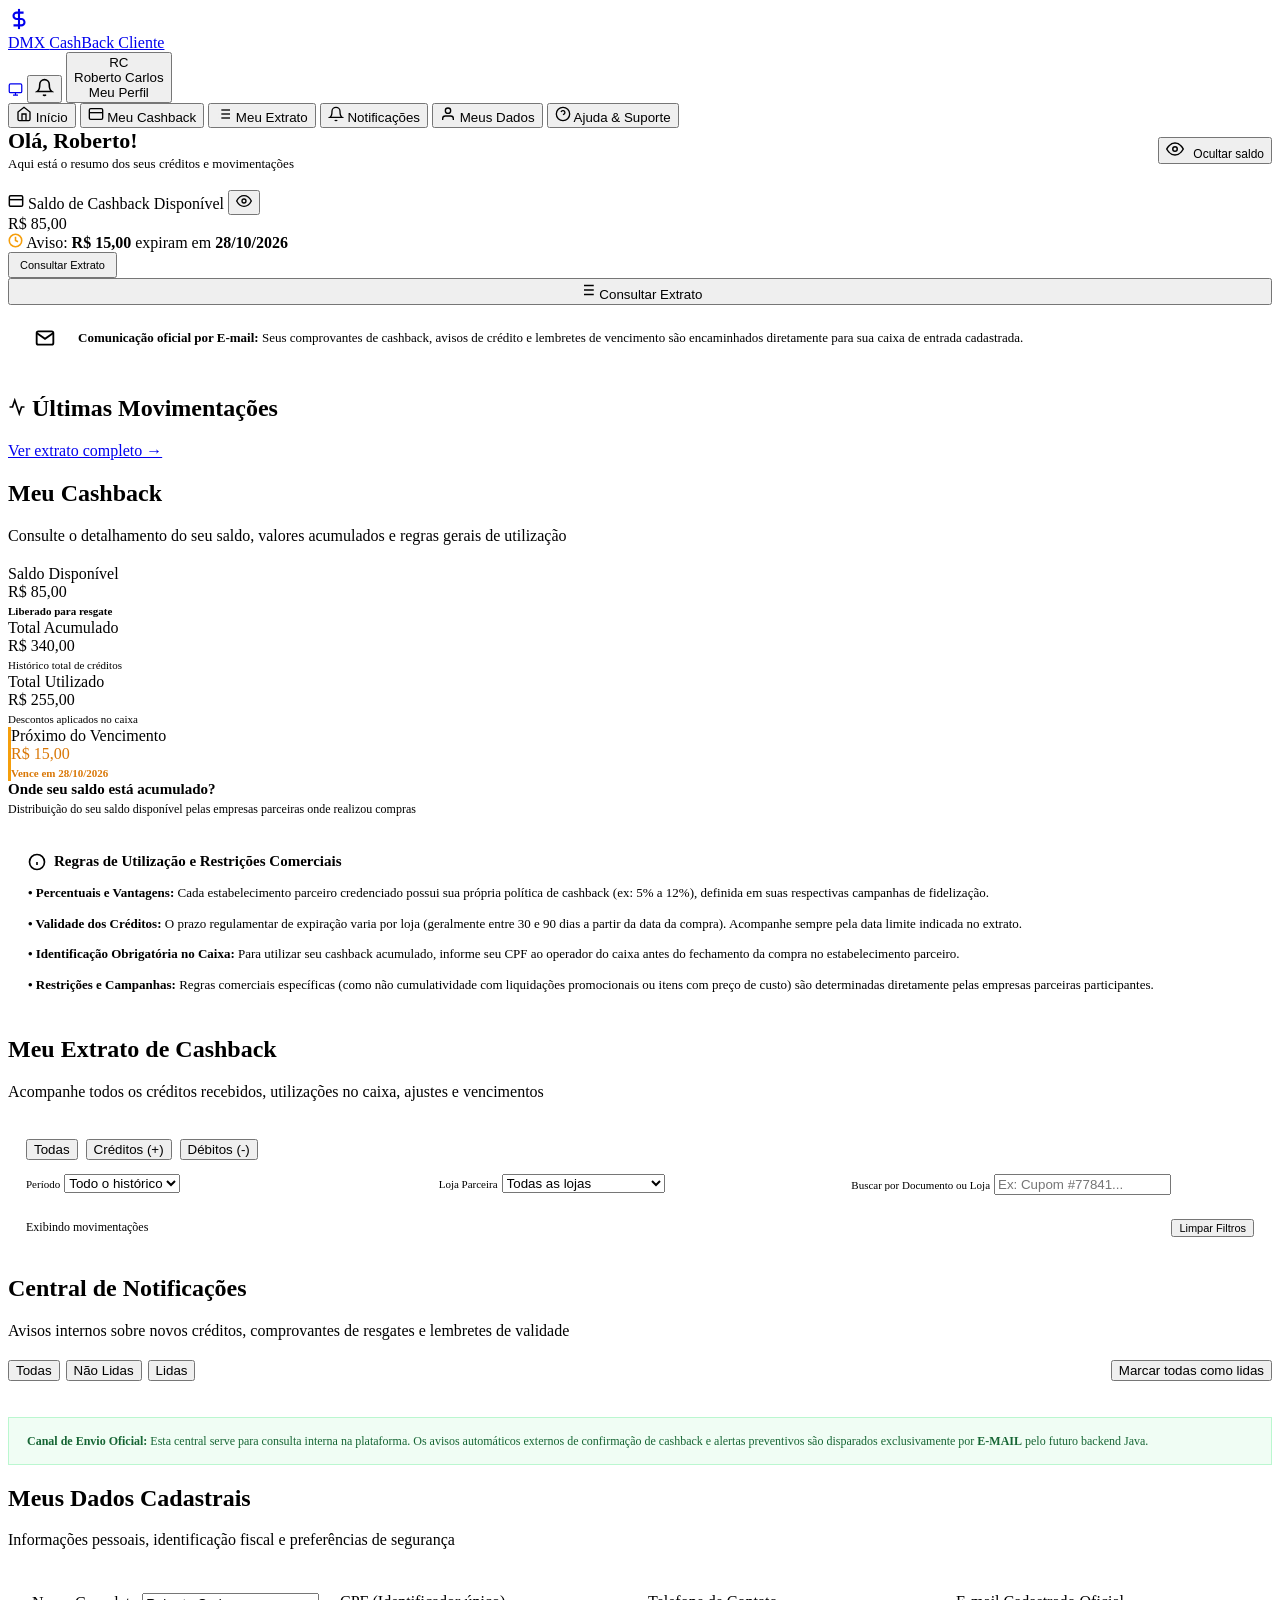
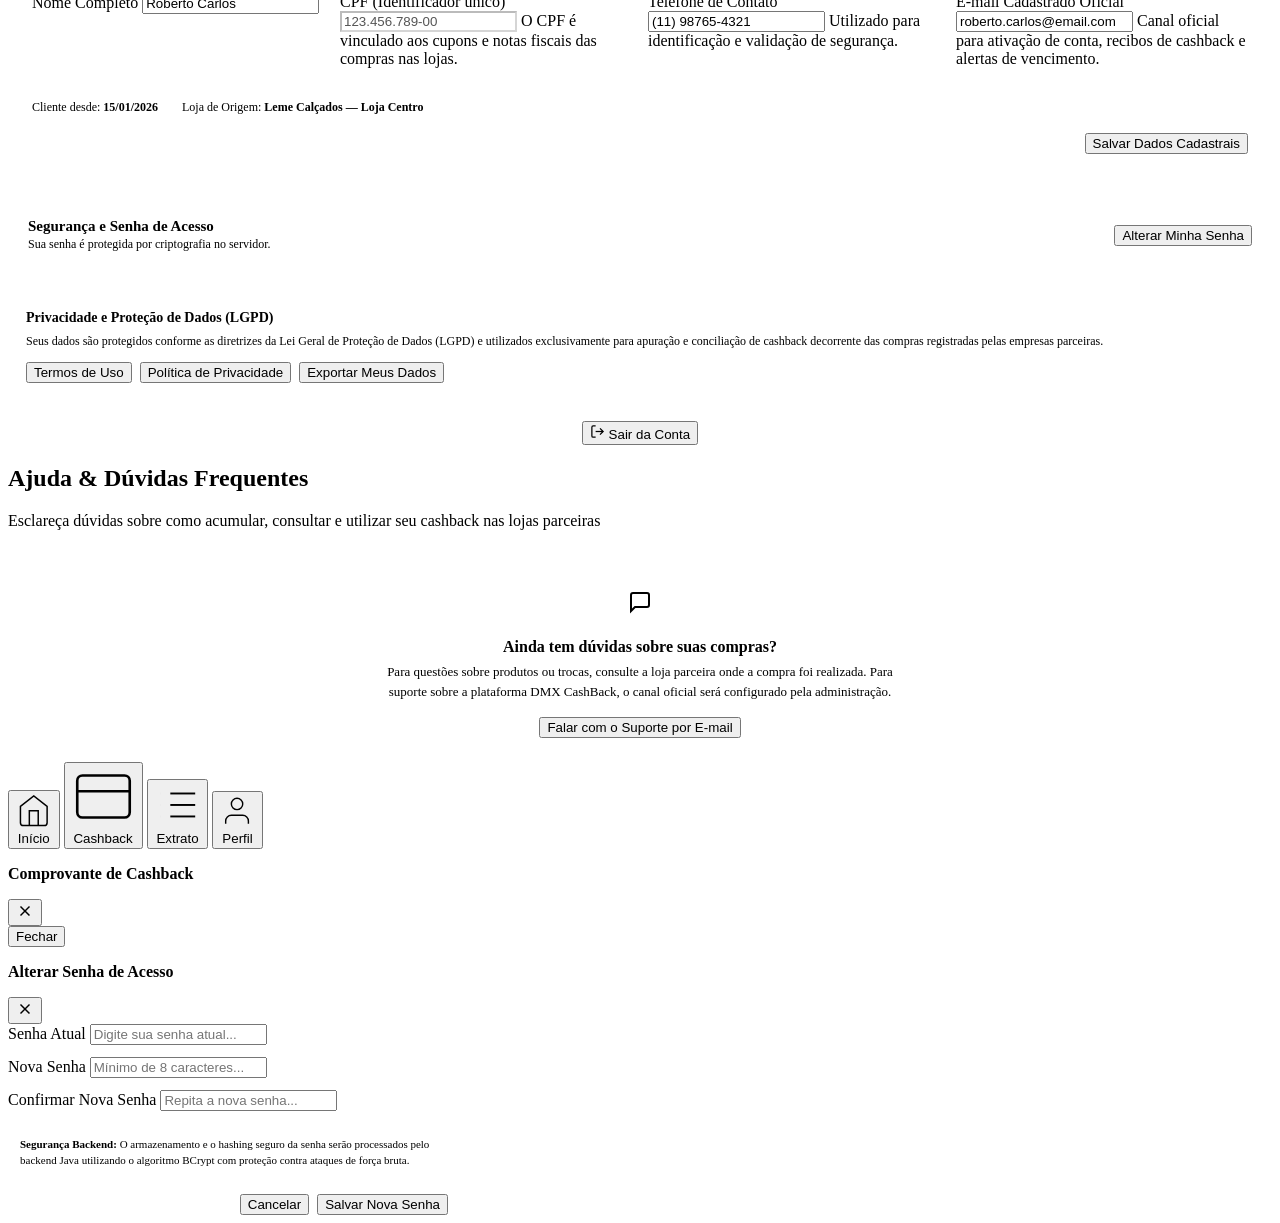
==== cliente.html @ 57be7482 "Add files via upload" ====
<!DOCTYPE html>
<html lang="pt-BR">
<head>
  <meta charset="UTF-8" />
  <meta name="viewport" content="width=device-width, initial-scale=1.0" />
  <title>DMX CashBack — Área do Cliente</title>
  <meta name="description" content="Portal do consumidor DMX CashBack — consulte seu saldo de cashback, extrato de movimentações, resgate no caixa e lojas parceiras credenciadas." />
  
  <!-- Tipografia Manrope -->
  <link rel="preconnect" href="https://fonts.googleapis.com" />
  <link rel="preconnect" href="https://fonts.gstatic.com" crossorigin />
  <link href="https://fonts.googleapis.com/css2?family=Manrope:wght@400;500;600;700;800&display=swap" rel="stylesheet" />

  <!-- Estilos Globais e Componentes Reutilizados do Design System -->
  <link rel="stylesheet" href="css/tokens.css" />
  <link rel="stylesheet" href="css/base.css" />
  <link rel="stylesheet" href="css/components.css" />
  <link rel="stylesheet" href="css/responsive.css" />

  <!-- Estilos Exclusivos da Versão do Cliente -->
  <link rel="stylesheet" href="css/cliente.css" />
</head>
<body class="client-app">

  <!-- ════════════════════════════════════════════════════════
       1. TOPBAR DO CLIENTE
       ════════════════════════════════════════════════════════ -->
  <header class="client-topbar">
    <div class="client-topbar-inner">
      <!-- Marca DMX CashBack -->
      <a class="client-brand" href="javascript:void(0)" onclick="switchClientTab('home')" title="Página Inicial do Cliente">
        <div class="client-brand-icon">
          <svg width="22" height="22" viewBox="0 0 24 24" fill="none" stroke="currentColor" stroke-width="2.3">
            <line x1="12" y1="1" x2="12" y2="23"/>
            <path d="M17 5H9.5a3.5 3.5 0 000 7h5a3.5 3.5 0 010 7H6"/>
          </svg>
        </div>
        <div class="client-brand-text">
          DMX <span>CashBack</span>
          <span class="client-brand-badge">Cliente</span>
        </div>
      </a>

      <!-- Ações da Topbar -->
      <div class="client-topbar-actions">
        <!-- Alternar para Painel da Empresa (Atalho de Avaliação) -->
        <a href="index.html" class="btn btn--ghost btn--sm" style="font-size: 12px; gap: 6px; display: inline-flex;" title="Ir para o painel administrativo de empresas">
          <svg width="15" height="15" viewBox="0 0 24 24" fill="none" stroke="currentColor" stroke-width="2"><rect x="2" y="3" width="20" height="14" rx="2"/><line x1="8" y1="21" x2="16" y2="21"/><line x1="12" y1="17" x2="12" y2="21"/></svg>
          <span style="display: none; @media(min-width: 640px){display:inline;}">Painel Empresa</span>
        </a>

        <!-- Notificações -->
        <button type="button" class="btn btn--ghost btn--sm btn--icon" onclick="switchClientTab('notificacoes')" style="position: relative;" aria-label="Notificações Internas">
          <svg width="19" height="19" viewBox="0 0 24 24" fill="none" stroke="currentColor" stroke-width="2"><path d="M18 8A6 6 0 006 8c0 7-3 9-3 9h18s-3-2-3-9"/><path d="M13.73 21a2 2 0 01-3.46 0"/></svg>
          <span class="notification-badge" id="clientNotifBadge" style="display: none; width: 16px; height: 16px; font-size: 9px; top: -1px; right: -1px;">2</span>
        </button>

        <!-- Perfil do Usuário -->
        <button type="button" class="client-avatar-btn" onclick="switchClientTab('perfil')" title="Meus Dados Cadastrais">
          <div class="client-avatar-circle" id="clientUserAvatar">RC</div>
          <div class="client-user-info">
            <div class="client-user-name" id="clientUserName">Roberto Carlos</div>
            <div class="client-user-sub">Meu Perfil</div>
          </div>
        </button>
      </div>
    </div>

    <!-- Navegação Desktop (8 Abas de Fácil Acesso) -->
    <nav class="client-nav-desktop">
      <div class="client-nav-desktop-inner">
        <button type="button" class="client-nav-tab active" data-client-tab="home">
          <svg width="16" height="16" viewBox="0 0 24 24" fill="none" stroke="currentColor" stroke-width="2"><path d="M3 9l9-7 9 7v11a2 2 0 01-2 2H5a2 2 0 01-2-2z"/><polyline points="9 22 9 12 15 12 15 22"/></svg>
          Início
        </button>
        <button type="button" class="client-nav-tab" data-client-tab="cashback">
          <svg width="16" height="16" viewBox="0 0 24 24" fill="none" stroke="currentColor" stroke-width="2"><rect x="2" y="4" width="20" height="16" rx="2"/><line x1="2" y1="10" x2="22" y2="10"/></svg>
          Meu Cashback
        </button>
        <button type="button" class="client-nav-tab" data-client-tab="extrato">
          <svg width="16" height="16" viewBox="0 0 24 24" fill="none" stroke="currentColor" stroke-width="2"><line x1="8" y1="6" x2="21" y2="6"/><line x1="8" y1="12" x2="21" y2="12"/><line x1="8" y1="18" x2="21" y2="18"/><line x1="3" y1="6" x2="3.01" y2="6"/><line x1="3" y1="12" x2="3.01" y2="12"/><line x1="3" y1="18" x2="3.01" y2="18"/></svg>
          Meu Extrato
        </button>

        <button type="button" class="client-nav-tab" data-client-tab="notificacoes">
          <svg width="16" height="16" viewBox="0 0 24 24" fill="none" stroke="currentColor" stroke-width="2"><path d="M18 8A6 6 0 006 8c0 7-3 9-3 9h18s-3-2-3-9"/><path d="M13.73 21a2 2 0 01-3.46 0"/></svg>
          Notificações
        </button>
        <button type="button" class="client-nav-tab" data-client-tab="perfil">
          <svg width="16" height="16" viewBox="0 0 24 24" fill="none" stroke="currentColor" stroke-width="2"><path d="M20 21v-2a4 4 0 00-4-4H8a4 4 0 00-4 4v2"/><circle cx="12" cy="7" r="4"/></svg>
          Meus Dados
        </button>
        <button type="button" class="client-nav-tab" data-client-tab="ajuda">
          <svg width="16" height="16" viewBox="0 0 24 24" fill="none" stroke="currentColor" stroke-width="2"><circle cx="12" cy="12" r="10"/><path d="M9.09 9a3 3 0 015.83 1c0 2-3 3-3 3"/><line x1="12" y1="17" x2="12.01" y2="17"/></svg>
          Ajuda & Suporte
        </button>
      </div>
    </nav>
  </header>

  <!-- ════════════════════════════════════════════════════════
       2. CONTEÚDO PRINCIPAL (8 TELAS INDEPENDENTES)
       ════════════════════════════════════════════════════════ -->
  <div class="client-shell">
    <main class="client-main">

      <!-- ── 3.1. TELA: INÍCIO (DASHBOARD DO CLIENTE) ── -->
      <section class="client-screen active" id="clientScreen-home">
        
        <!-- Saudação do Cliente -->
        <div style="margin-bottom: 18px; display: flex; align-items: center; justify-content: space-between; flex-wrap: wrap; gap: 8px;">
          <div>
            <h1 style="font-size: 22px; font-weight: 800; color: var(--color-text-primary); margin: 0 0 2px;" id="clientGreeting">Olá, Roberto!</h1>
            <p style="font-size: 13px; color: var(--color-text-secondary); margin: 0;">Aqui está o resumo dos seus créditos e movimentações</p>
          </div>
          <button type="button" class="btn btn--ghost btn--sm" onclick="toggleBalanceVisibility()" style="font-size: 12px;">
            <span id="homeEyeIcon">
              <svg width="18" height="18" viewBox="0 0 24 24" fill="none" stroke="currentColor" stroke-width="2"><path d="M1 12s4-8 11-8 11 8 11 8-4 8-11 8-11-8-11-8z"/><circle cx="12" cy="12" r="3"/></svg>
            </span>
            <span style="margin-left: 6px;">Ocultar saldo</span>
          </button>
        </div>

        <!-- Cartão da Carteira Digital (Wallet Card) -->
        <div class="client-wallet-card">
          <div class="client-wallet-bg-deco"></div>
          
          <div class="client-wallet-top">
            <span class="client-wallet-label">
              <svg width="16" height="16" viewBox="0 0 24 24" fill="none" stroke="currentColor" stroke-width="2.2"><rect x="2" y="4" width="20" height="16" rx="2"/><line x1="2" y1="10" x2="22" y2="10"/></svg>
              Saldo de Cashback Disponível
            </span>
            <button type="button" class="client-toggle-visibility-btn" onclick="toggleBalanceVisibility()" title="Ocultar ou exibir saldo">
              <svg width="16" height="16" viewBox="0 0 24 24" fill="none" stroke="currentColor" stroke-width="2"><path d="M1 12s4-8 11-8 11 8 11 8-4 8-11 8-11-8-11-8z"/><circle cx="12" cy="12" r="3"/></svg>
            </button>
          </div>

          <div class="client-wallet-amount-row">
            <span class="client-wallet-currency">R$</span>
            <span class="client-wallet-amount" id="homeBalanceAmount">85,00</span>
          </div>

          <!-- Barra de aviso de vencimento -->
          <div class="client-wallet-info-bar">
            <div class="client-wallet-expiring">
              <svg width="15" height="15" viewBox="0 0 24 24" fill="none" stroke="#F59E0B" stroke-width="2.5"><circle cx="12" cy="12" r="10"/><polyline points="12 6 12 12 16 14"/></svg>
              <span>Aviso: <strong id="homeExpiringAmount">R$ 15,00</strong> expiram em <strong>28/10/2026</strong></span>
            </div>
            <button type="button" class="btn btn--sm btn--wallet-secondary" style="height: 26px; padding: 0 10px; font-size: 11px;" onclick="switchClientTab('extrato')">
              Consultar Extrato
            </button>
          </div>

          <!-- Ações principais do cartão -->
          <div class="client-wallet-actions">
            <button type="button" class="btn btn--wallet-primary btn--lg" onclick="switchClientTab('extrato')" style="width: 100%;">
              <svg width="18" height="18" viewBox="0 0 24 24" fill="none" stroke="currentColor" stroke-width="2"><line x1="8" y1="6" x2="21" y2="6"/><line x1="8" y1="12" x2="21" y2="12"/><line x1="8" y1="18" x2="21" y2="18"/><line x1="3" y1="6" x2="3.01" y2="6"/><line x1="3" y1="12" x2="3.01" y2="12"/><line x1="3" y1="18" x2="3.01" y2="18"/></svg>
              Consultar Extrato
            </button>
          </div>
        </div>

        

          

        <!-- Banner de Aviso Importante: Comunicação Oficial por E-mail -->
        <div style="background: white; border: 1px solid var(--color-border); border-left: 4px solid var(--brand-main); border-radius: var(--radius-lg); padding: 14px 18px; margin-bottom: 24px; display: flex; align-items: center; gap: 14px;">
          <div style="width: 38px; height: 38px; border-radius: 50%; background: var(--brand-light); color: var(--brand-main); display: flex; align-items: center; justify-content: center; flex-shrink: 0;">
            <svg width="20" height="20" viewBox="0 0 24 24" fill="none" stroke="currentColor" stroke-width="2.2"><path d="M4 4h16c1.1 0 2 .9 2 2v12c0 1.1-.9 2-2 2H4c-1.1 0-2-.9-2-2V6c0-1.1.9-2 2-2z"/><polyline points="22,6 12,13 2,6"/></svg>
          </div>
          <div style="font-size: 13px; line-height: 1.4; color: var(--color-text-secondary);">
            <strong style="color: var(--color-text-primary);">Comunicação oficial por E-mail:</strong> Seus comprovantes de cashback, avisos de crédito e lembretes de vencimento são encaminhados diretamente para sua caixa de entrada cadastrada.
          </div>
        </div>

        <!-- Seção: Últimas Movimentações -->
        <div class="client-section">
          <div class="client-section-header">
            <h2 class="client-section-title">
              <svg width="18" height="18" viewBox="0 0 24 24" fill="none" stroke="currentColor" stroke-width="2.2"><polyline points="22 12 18 12 15 21 9 3 6 12 2 12"/></svg>
              Últimas Movimentações
            </h2>
            <a class="client-section-link" href="javascript:void(0)" onclick="switchClientTab('extrato')">Ver extrato completo →</a>
          </div>

          <div class="client-transactions-list" id="homeRecentTxList">
            <!-- Populado via JS -->
          </div>
        </div>
      </section>

      <!-- ── 3.2. TELA: MEU CASHBACK ── -->
      <section class="client-screen" id="clientScreen-cashback">
        <div class="page-header" style="margin-bottom: 20px;">
          <div>
            <h1 class="page-title">Meu Cashback</h1>
            <p class="page-subtitle">Consulte o detalhamento do seu saldo, valores acumulados e regras gerais de utilização</p>
          </div>
        </div>

        <!-- Cards de Métricas de Cashback -->
        <div class="cashback-metric-cards">
          <div class="cashback-metric-item">
            <span class="cashback-metric-label">Saldo Disponível</span>
            <div class="cashback-metric-val" id="cashbackAvailableMetric">R$ 85,00</div>
            <span style="font-size: 11px; color: var(--brand-main); font-weight: 600; margin-top: 4px;">Liberado para resgate</span>
          </div>

          <div class="cashback-metric-item">
            <span class="cashback-metric-label">Total Acumulado</span>
            <div class="cashback-metric-val" id="cashbackEarnedMetric">R$ 340,00</div>
            <span style="font-size: 11px; color: var(--color-text-secondary); margin-top: 4px;">Histórico total de créditos</span>
          </div>

          <div class="cashback-metric-item">
            <span class="cashback-metric-label">Total Utilizado</span>
            <div class="cashback-metric-val" id="cashbackUsedMetric">R$ 255,00</div>
            <span style="font-size: 11px; color: var(--color-text-secondary); margin-top: 4px;">Descontos aplicados no caixa</span>
          </div>

          <div class="cashback-metric-item" style="border-left: 3px solid #F59E0B;">
            <span class="cashback-metric-label">Próximo do Vencimento</span>
            <div class="cashback-metric-val" style="color: #D97706;" id="cashbackExpiringMetric">R$ 15,00</div>
            <span style="font-size: 11px; color: #D97706; font-weight: 600; margin-top: 4px;">Vence em 28/10/2026</span>
          </div>
        </div>

        <!-- Distribuição de Saldo por Loja Credenciada -->
        <div class="store-distribution-bar">
          <h3 style="font-size: 15px; font-weight: 700; color: var(--color-text-primary); margin: 0 0 4px;">
            Onde seu saldo está acumulado?
          </h3>
          <p style="font-size: 12px; color: var(--color-text-secondary); margin: 0 0 16px;">
            Distribuição do seu saldo disponível pelas empresas parceiras onde realizou compras
          </p>

          <div id="cashbackStoreDistribution">
            <!-- Populado via JS -->
          </div>
        </div>

        <!-- Informações e Regras de Utilização -->
        <div style="background: white; border: 1px solid var(--color-border); border-radius: var(--radius-xl); padding: 20px; box-shadow: var(--shadow-xs);">
          <h3 style="font-size: 15px; font-weight: 800; color: var(--color-text-primary); margin: 0 0 12px; display: flex; align-items: center; gap: 8px;">
            <svg width="18" height="18" viewBox="0 0 24 24" fill="none" stroke="currentColor" stroke-width="2.2"><circle cx="12" cy="12" r="10"/><line x1="12" y1="16" x2="12" y2="12"/><line x1="12" y1="8" x2="12.01" y2="8"/></svg>
            Regras de Utilização e Restrições Comerciais
          </h3>

          <div style="display: flex; flex-direction: column; gap: 10px; font-size: 13px; color: var(--color-text-secondary); line-height: 1.6;">
            <div>
              <strong style="color: var(--color-text-primary);">• Percentuais e Vantagens:</strong> Cada estabelecimento parceiro credenciado possui sua própria política de cashback (ex: 5% a 12%), definida em suas respectivas campanhas de fidelização.
            </div>
            <div>
              <strong style="color: var(--color-text-primary);">• Validade dos Créditos:</strong> O prazo regulamentar de expiração varia por loja (geralmente entre 30 e 90 dias a partir da data da compra). Acompanhe sempre pela data limite indicada no extrato.
            </div>
            <div>
              <strong style="color: var(--color-text-primary);">• Identificação Obrigatória no Caixa:</strong> Para utilizar seu cashback acumulado, informe seu CPF ao operador do caixa antes do fechamento da compra no estabelecimento parceiro.
            </div>
            <div>
              <strong style="color: var(--color-text-primary);">• Restrições e Campanhas:</strong> Regras comerciais específicas (como não cumulatividade com liquidações promocionais ou itens com preço de custo) são determinadas diretamente pelas empresas parceiras participantes.
            </div>
          </div>
        </div>
      </section>

      <!-- ── 3.3. TELA: MEU EXTRATO ── -->
      <section class="client-screen" id="clientScreen-extrato">
        <div class="page-header" style="margin-bottom: 20px;">
          <div>
            <h1 class="page-title">Meu Extrato de Cashback</h1>
            <p class="page-subtitle">Acompanhe todos os créditos recebidos, utilizações no caixa, ajustes e vencimentos</p>
          </div>
        </div>

        <!-- Painel de Filtros Avançado do Extrato -->
        <div style="background: white; border: 1px solid var(--color-border); border-radius: var(--radius-xl); padding: 18px; margin-bottom: 20px; display: flex; flex-direction: column; gap: 14px;">
          <!-- Filtro de Tipo por Botões: Todas, Créditos (+), Débitos (-) -->
          <div style="display: flex; gap: 8px; flex-wrap: wrap;" id="extratoTypeFilterButtons">
            <button type="button" class="btn btn--primary btn--sm" data-extrato-type="all">Todas</button>
            <button type="button" class="btn btn--ghost btn--sm" data-extrato-type="credit">Créditos (+)</button>
            <button type="button" class="btn btn--ghost btn--sm" data-extrato-type="debit">Débitos (-)</button>
          </div>

          <!-- Filtros de Período, Loja e Busca Textual -->
          <div style="display: grid; grid-template-columns: repeat(auto-fit, minmax(180px, 1fr)); gap: 10px;">
            <div>
              <label class="input-label" style="font-size: 11px;">Período</label>
              <select id="extratoPeriodSelect" class="input input--sm">
                <option value="all">Todo o histórico</option>
                <option value="30d">Últimos 30 dias</option>
                <option value="90d">Últimos 90 dias</option>
              </select>
            </div>

            <div>
              <label class="input-label" style="font-size: 11px;">Loja Parceira</label>
              <select id="extratoStoreSelect" class="input input--sm">
                <option value="all">Todas as lojas</option>
                <option value="1">Leme Calçados</option>
                <option value="2">Supermercado Central</option>
                <option value="3">Farmácia Vida & Saúde</option>
                <option value="4">Ótica Visão Real</option>
              </select>
            </div>

            <div>
              <label class="input-label" style="font-size: 11px;">Buscar por Documento ou Loja</label>
              <input type="text" id="extratoSearchInput" class="input input--sm" placeholder="Ex: Cupom #77841..." />
            </div>
          </div>

          <div style="display: flex; justify-content: space-between; align-items: center; border-top: 1px solid var(--neutral-100); padding-top: 10px;">
            <span style="font-size: 12px; color: var(--color-text-secondary);" id="extratoItemsCount">Exibindo movimentações</span>
            <button type="button" class="btn btn--ghost btn--sm" style="font-size: 11px;" onclick="resetExtratoFilters()">
              Limpar Filtros
            </button>
          </div>
        </div>

        <!-- Lista de Movimentações -->
        <div class="client-transactions-list" id="extratoFullTxList">
          <!-- Populado via JS -->
        </div>
      </section>

      <!-- ── 3.6. TELA: NOTIFICAÇÕES INTERNAS ── -->
      <section class="client-screen" id="clientScreen-notificacoes">
        <div class="page-header" style="margin-bottom: 20px;">
          <div>
            <h1 class="page-title">Central de Notificações</h1>
            <p class="page-subtitle">Avisos internos sobre novos créditos, comprovantes de resgates e lembretes de validade</p>
          </div>
        </div>

        <!-- Filtros e Ações de Notificações -->
        <div style="display: flex; align-items: center; justify-content: space-between; margin-bottom: 16px; flex-wrap: wrap; gap: 8px;">
          <div style="display: flex; gap: 6px;">
            <button type="button" class="btn btn--primary btn--sm" data-notif-filter="all">Todas</button>
            <button type="button" class="btn btn--ghost btn--sm" data-notif-filter="unread">Não Lidas</button>
            <button type="button" class="btn btn--ghost btn--sm" data-notif-filter="read">Lidas</button>
          </div>
          <button type="button" class="btn btn--secondary btn--sm" onclick="markAllNotificationsAsRead()">
            Marcar todas como lidas
          </button>
        </div>

        <!-- Lista de Notificações -->
        <div style="display: flex; flex-direction: column; gap: 10px;" id="notificacoesFullList">
          <!-- Populado via JS -->
        </div>

        <!-- Alerta de Comunicação Oficial por E-mail -->
        <div style="margin-top: 20px; background: #F0FDF4; border: 1px solid #BBF7D0; border-radius: var(--radius-lg); padding: 14px 18px; font-size: 12px; color: #166534; line-height: 1.5;">
          <strong>Canal de Envio Oficial:</strong> Esta central serve para consulta interna na plataforma. Os avisos automáticos externos de confirmação de cashback e alertas preventivos são disparados exclusivamente por <strong>E-MAIL</strong> pelo futuro backend Java.
        </div>
      </section>

      <!-- ── 3.7. TELA: MEUS DADOS (PERFIL DO CLIENTE) ── -->
      <section class="client-screen" id="clientScreen-perfil">
        <div class="page-header" style="margin-bottom: 20px;">
          <div>
            <h1 class="page-title">Meus Dados Cadastrais</h1>
            <p class="page-subtitle">Informações pessoais, identificação fiscal e preferências de segurança</p>
          </div>
        </div>

        <div style="background: white; border: 1px solid var(--color-border); border-radius: var(--radius-xl); padding: 24px; box-shadow: var(--shadow-xs); margin-bottom: 20px;">
          <form id="clientProfileForm">
            <div style="display: grid; grid-template-columns: repeat(auto-fit, minmax(220px, 1fr)); gap: 16px; margin-bottom: 18px;">
              <div class="input-group">
                <label class="input-label">Nome Completo</label>
                <input type="text" id="profileInputName" class="input" value="Roberto Carlos" required />
              </div>

              <div class="input-group">
                <label class="input-label">CPF (Identificador único)</label>
                <input type="text" id="profileInputCpf" class="input" value="123.456.789-00" disabled style="background-color: var(--neutral-100); cursor: not-allowed;" />
                <span class="input-hint">O CPF é vinculado aos cupons e notas fiscais das compras nas lojas.</span>
              </div>

              <div class="input-group">
                <label class="input-label">Telefone de Contato</label>
                <input type="tel" id="profileInputPhone" class="input" value="(11) 98765-4321" required />
                <span class="input-hint">Utilizado para identificação e validação de segurança.</span>
              </div>

              <div class="input-group">
                <label class="input-label">E-mail Cadastrado Oficial</label>
                <input type="email" id="profileInputEmail" class="input" value="roberto.carlos@email.com" required />
                <span class="input-hint">Canal oficial para ativação de conta, recibos de cashback e alertas de vencimento.</span>
              </div>
            </div>

            <!-- Dados adicionais de cadastro -->
            <div style="display: flex; gap: 24px; border-top: 1px solid var(--neutral-100); padding-top: 14px; margin-bottom: 18px; font-size: 12px; color: var(--color-text-secondary); flex-wrap: wrap;">
              <div>Cliente desde: <strong style="color: var(--color-text-primary);" id="profileMemberSinceDisplay">15/01/2026</strong></div>
              <div>Loja de Origem: <strong style="color: var(--color-text-primary);" id="profileOriginStoreDisplay">Leme Calçados — Loja Centro</strong></div>
            </div>

            <div style="display: flex; justify-content: flex-end; gap: 10px;">
              <button type="submit" class="btn btn--primary btn--md">Salvar Dados Cadastrais</button>
            </div>
          </form>
        </div>

        <!-- Seção: Senha e Acesso -->
        <div style="background: white; border: 1px solid var(--color-border); border-radius: var(--radius-xl); padding: 20px; margin-bottom: 20px; display: flex; justify-content: space-between; align-items: center; flex-wrap: wrap; gap: 12px;">
          <div>
            <h4 style="font-size: 15px; font-weight: 700; color: var(--color-text-primary); margin: 0 0 2px;">Segurança e Senha de Acesso</h4>
            <p style="font-size: 12px; color: var(--color-text-secondary); margin: 0;">Sua senha é protegida por criptografia no servidor.</p>
          </div>
          <button type="button" class="btn btn--secondary btn--sm" onclick="openClientModal('modalChangePassword')">
            Alterar Minha Senha
          </button>
        </div>

        <!-- Bloco de Privacidade e Segurança LGPD -->
        <div style="background: white; border: 1px solid var(--color-border); border-radius: var(--radius-lg); padding: 18px; margin-bottom: 20px;">
          <h4 style="font-size: 14px; font-weight: 700; color: var(--color-text-primary); margin: 0 0 6px;">Privacidade e Proteção de Dados (LGPD)</h4>
          <p style="font-size: 12px; color: var(--color-text-secondary); line-height: 1.5; margin: 0 0 12px;">
            Seus dados são protegidos conforme as diretrizes da Lei Geral de Proteção de Dados (LGPD) e utilizados exclusivamente para apuração e conciliação de cashback decorrente das compras registradas pelas empresas parceiras.
          </p>
          <div style="display: flex; gap: 8px; flex-wrap: wrap;">
            <button type="button" class="btn btn--ghost btn--sm" onclick="showClientToast('Termos de Uso em conformidade com a LGPD.', 'info')">Termos de Uso</button>
            <button type="button" class="btn btn--ghost btn--sm" onclick="showClientToast('Política de Privacidade atualizada.', 'info')">Política de Privacidade</button>
            <button type="button" class="btn btn--ghost btn--sm" onclick="showClientToast('Solicitação de exportação de dados recebida.', 'info')">Exportar Meus Dados</button>
          </div>
        </div>

        <!-- Sair da Conta -->
        <div style="text-align: center;">
          <button type="button" class="btn btn--danger btn--sm" onclick="handleClientLogout()">
            <svg width="15" height="15" viewBox="0 0 24 24" fill="none" stroke="currentColor" stroke-width="2"><path d="M9 21H5a2 2 0 01-2-2V5a2 2 0 012-2h4"/><polyline points="16 17 21 12 16 7"/><line x1="21" y1="12" x2="9" y2="12"/></svg>
            Sair da Conta
          </button>
        </div>
      </section>

      <!-- ── 3.8. TELA: AJUDA E SUPORTE (FAQ ACORDEÃO) ── -->
      <section class="client-screen" id="clientScreen-ajuda">
        <div class="page-header" style="margin-bottom: 20px;">
          <div>
            <h1 class="page-title">Ajuda & Dúvidas Frequentes</h1>
            <p class="page-subtitle">Esclareça dúvidas sobre como acumular, consultar e utilizar seu cashback nas lojas parceiras</p>
          </div>
        </div>

        <!-- Lista de FAQs em Acordeão -->
        <div class="faq-list" id="ajudaFaqList" style="margin-bottom: 24px;">
          <!-- Populado via JS -->
        </div>

        <!-- Caixa de Suporte Institucional -->
        <div style="background: white; border: 1px solid var(--color-border); border-radius: var(--radius-xl); padding: 24px; text-align: center;">
          <div style="width: 48px; height: 48px; border-radius: 50%; background: var(--brand-light); color: var(--brand-main); display: flex; align-items: center; justify-content: center; margin: 0 auto 12px;">
            <svg width="24" height="24" viewBox="0 0 24 24" fill="none" stroke="currentColor" stroke-width="2"><path d="M21 15a2 2 0 01-2 2H7l-4 4V5a2 2 0 012-2h14a2 2 0 012 2z"/></svg>
          </div>
          <h3 style="font-size: 16px; font-weight: 800; color: var(--color-text-primary); margin: 0 0 6px;">Ainda tem dúvidas sobre suas compras?</h3>
          <p style="font-size: 13px; color: var(--color-text-secondary); max-width: 520px; margin: 0 auto 16px; line-height: 1.5;">
            Para questões sobre produtos ou trocas, consulte a loja parceira onde a compra foi realizada. Para suporte sobre a plataforma DMX CashBack, o canal oficial será configurado pela administração.
          </p>
          <button type="button" class="btn btn--primary btn--md" onclick="showClientToast('Canal oficial de suporte ao cliente: suporte@dmxcashback.com.br', 'info')">
            Falar com o Suporte por E-mail
          </button>
        </div>
      </section>

    </main>
  </div>

  <!-- ════════════════════════════════════════════════════════
       3. BOTTOM NAVIGATION BAR (PARA SMARTPHONES)
       ════════════════════════════════════════════════════════ -->
  <nav class="client-nav-mobile">
    <button type="button" class="client-mobile-tab active" data-client-tab="home">
      <svg viewBox="0 0 24 24" fill="none" stroke="currentColor"><path d="M3 9l9-7 9 7v11a2 2 0 01-2 2H5a2 2 0 01-2-2z"/><polyline points="9 22 9 12 15 12 15 22"/></svg>
      <span>Início</span>
    </button>
    <button type="button" class="client-mobile-tab" data-client-tab="cashback">
      <svg viewBox="0 0 24 24" fill="none" stroke="currentColor"><rect x="2" y="4" width="20" height="16" rx="2"/><line x1="2" y1="10" x2="22" y2="10"/></svg>
      <span>Cashback</span>
    </button>
    <button type="button" class="client-mobile-tab" data-client-tab="extrato">
      <svg viewBox="0 0 24 24" fill="none" stroke="currentColor"><line x1="8" y1="6" x2="21" y2="6"/><line x1="8" y1="12" x2="21" y2="12"/><line x1="8" y1="18" x2="21" y2="18"/><line x1="3" y1="6" x2="3.01" y2="6"/><line x1="3" y1="12" x2="3.01" y2="12"/><line x1="3" y1="18" x2="3.01" y2="18"/></svg>
      <span>Extrato</span>
    </button>
    <button type="button" class="client-mobile-tab" data-client-tab="perfil">
      <svg viewBox="0 0 24 24" fill="none" stroke="currentColor"><path d="M20 21v-2a4 4 0 00-4-4H8a4 4 0 00-4 4v2"/><circle cx="12" cy="7" r="4"/></svg>
      <span>Perfil</span>
    </button>
  </nav>

  <!-- ════════════════════════════════════════════════════════
       4. MODAIS DO CLIENTE
       ════════════════════════════════════════════════════════ -->

  <!-- Modal 1: Comprovante de Movimentação / Cupom Fiscal -->
  <div class="modal-backdrop" id="modalTxReceipt">
    <div class="modal-dialog" style="max-width: 440px;">
      <div class="modal-header">
        <h3 class="modal-title" style="font-size: 16px;">Comprovante de Cashback</h3>
        <button type="button" class="btn btn--ghost btn--sm btn--icon" data-modal-close aria-label="Fechar">
          <svg width="18" height="18" viewBox="0 0 24 24" fill="none" stroke="currentColor" stroke-width="2"><line x1="18" y1="6" x2="6" y2="18"/><line x1="6" y1="6" x2="18" y2="18"/></svg>
        </button>
      </div>
      <div class="modal-body" id="txDetailsModalBody">
        <!-- Preenchido dinamicamente via JS -->
      </div>
      <div class="modal-footer">
        <button type="button" class="btn btn--ghost btn--md" data-modal-close>Fechar</button>
      </div>
    </div>
  </div>

  <!-- Modal 2: Alteração de Senha -->
  <div class="modal-backdrop" id="modalChangePassword">
    <div class="modal-dialog" style="max-width: 440px;">
      <div class="modal-header">
        <h3 class="modal-title" style="font-size: 16px;">Alterar Senha de Acesso</h3>
        <button type="button" class="btn btn--ghost btn--sm btn--icon" data-modal-close aria-label="Fechar">
          <svg width="18" height="18" viewBox="0 0 24 24" fill="none" stroke="currentColor" stroke-width="2"><line x1="18" y1="6" x2="6" y2="18"/><line x1="6" y1="6" x2="18" y2="18"/></svg>
        </button>
      </div>
      <div class="modal-body">
        <form onsubmit="event.preventDefault(); closeClientModal('modalChangePassword'); showClientToast('Solicitação de redefinição registrada! No sistema definitivo, o link seguro de validação é enviado para seu e-mail cadastrado.', 'info');">
          <div class="input-group" style="margin-bottom: 12px;">
            <label class="input-label">Senha Atual</label>
            <input type="password" class="input" placeholder="Digite sua senha atual..." required />
          </div>
          <div class="input-group" style="margin-bottom: 12px;">
            <label class="input-label">Nova Senha</label>
            <input type="password" class="input" placeholder="Mínimo de 8 caracteres..." required minlength="8" />
          </div>
          <div class="input-group" style="margin-bottom: 16px;">
            <label class="input-label">Confirmar Nova Senha</label>
            <input type="password" class="input" placeholder="Repita a nova senha..." required minlength="8" />
          </div>

          <div style="background: var(--neutral-50); border: 1px dashed var(--neutral-300); border-radius: var(--radius-md); padding: 10px 12px; font-size: 11px; color: var(--color-text-secondary); margin-bottom: 16px; line-height: 1.4;">
            <strong>Segurança Backend:</strong> O armazenamento e o hashing seguro da senha serão processados pelo backend Java utilizando o algoritmo BCrypt com proteção contra ataques de força bruta.
          </div>

          <div style="display: flex; justify-content: flex-end; gap: 8px;">
            <button type="button" class="btn btn--ghost btn--sm" data-modal-close>Cancelar</button>
            <button type="submit" class="btn btn--primary btn--sm">Salvar Nova Senha</button>
          </div>
        </form>
      </div>
    </div>
  </div>

  <!-- Container de Toasts de Notificação -->
  <div class="toast-container" id="clientToastContainer"></div>

  <!-- Scripts Organizados da Aplicação do Cliente -->
  <script src="js/cliente-data.js"></script>
  <script src="js/cliente-api.js"></script>
  <script src="js/cliente.js"></script>
</body>
</html>
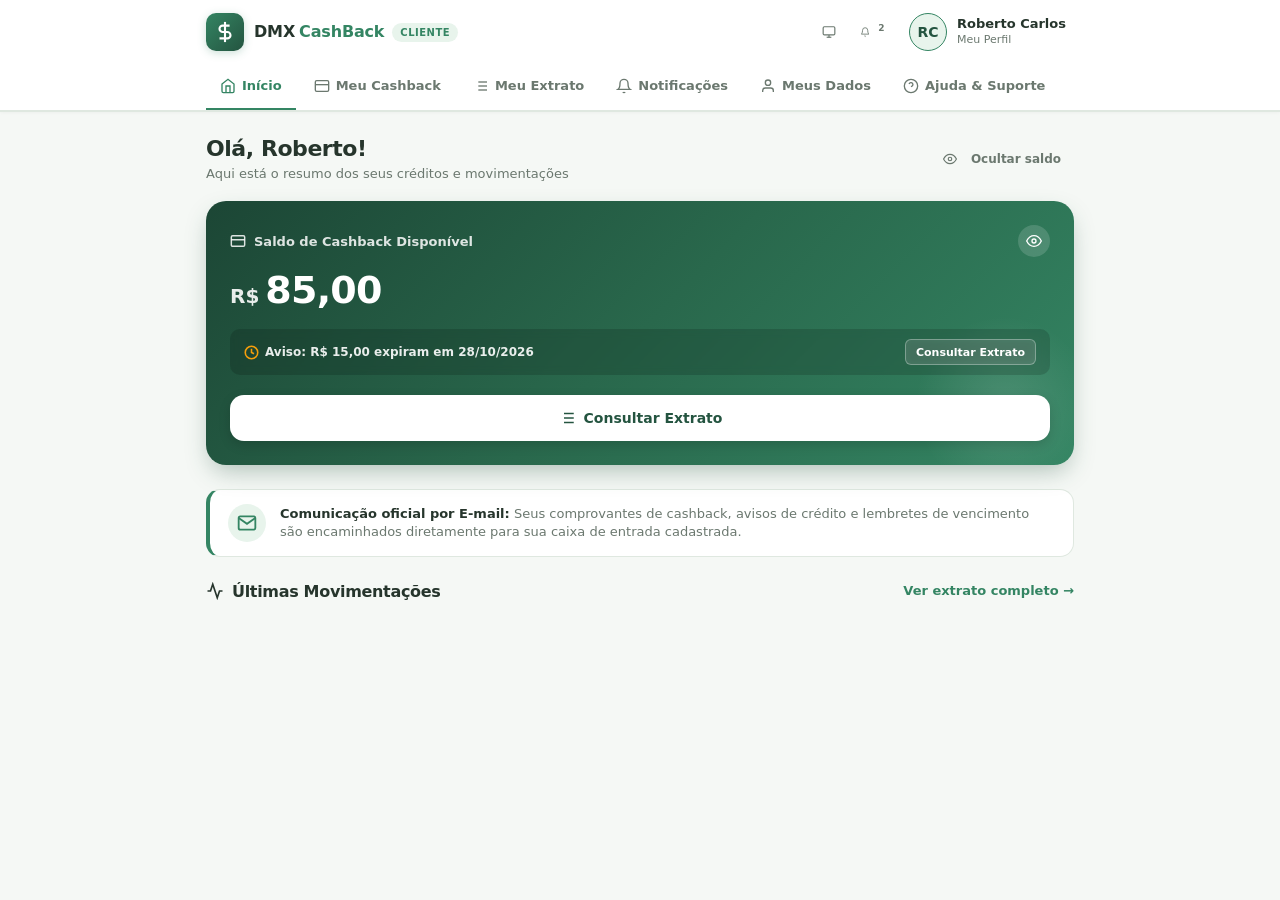
==== commit 7e6ff80b: "Add files via upload" ====
--- a/cliente.html
+++ b/cliente.html
@@ -1,561 +1,571 @@
-<!DOCTYPE html>
-<html lang="pt-BR">
-<head>
-  <meta charset="UTF-8" />
-  <meta name="viewport" content="width=device-width, initial-scale=1.0" />
-  <title>DMX CashBack — Área do Cliente</title>
-  <meta name="description" content="Portal do consumidor DMX CashBack — consulte seu saldo de cashback, extrato de movimentações, resgate no caixa e lojas parceiras credenciadas." />
-  
-  <!-- Tipografia Manrope -->
-  <link rel="preconnect" href="https://fonts.googleapis.com" />
-  <link rel="preconnect" href="https://fonts.gstatic.com" crossorigin />
-  <link href="https://fonts.googleapis.com/css2?family=Manrope:wght@400;500;600;700;800&display=swap" rel="stylesheet" />
-
-  <!-- Estilos Globais e Componentes Reutilizados do Design System -->
-  <link rel="stylesheet" href="css/tokens.css" />
-  <link rel="stylesheet" href="css/base.css" />
-  <link rel="stylesheet" href="css/components.css" />
-  <link rel="stylesheet" href="css/responsive.css" />
-
-  <!-- Estilos Exclusivos da Versão do Cliente -->
-  <link rel="stylesheet" href="css/cliente.css" />
-</head>
-<body class="client-app">
-
-  <!-- ════════════════════════════════════════════════════════
-       1. TOPBAR DO CLIENTE
-       ════════════════════════════════════════════════════════ -->
-  <header class="client-topbar">
-    <div class="client-topbar-inner">
-      <!-- Marca DMX CashBack -->
-      <a class="client-brand" href="javascript:void(0)" onclick="switchClientTab('home')" title="Página Inicial do Cliente">
-        <div class="client-brand-icon">
-          <svg width="22" height="22" viewBox="0 0 24 24" fill="none" stroke="currentColor" stroke-width="2.3">
-            <line x1="12" y1="1" x2="12" y2="23"/>
-            <path d="M17 5H9.5a3.5 3.5 0 000 7h5a3.5 3.5 0 010 7H6"/>
-          </svg>
-        </div>
-        <div class="client-brand-text">
-          DMX <span>CashBack</span>
-          <span class="client-brand-badge">Cliente</span>
-        </div>
-      </a>
-
-      <!-- Ações da Topbar -->
-      <div class="client-topbar-actions">
-        <!-- Alternar para Painel da Empresa (Atalho de Avaliação) -->
-        <a href="index.html" class="btn btn--ghost btn--sm" style="font-size: 12px; gap: 6px; display: inline-flex;" title="Ir para o painel administrativo de empresas">
-          <svg width="15" height="15" viewBox="0 0 24 24" fill="none" stroke="currentColor" stroke-width="2"><rect x="2" y="3" width="20" height="14" rx="2"/><line x1="8" y1="21" x2="16" y2="21"/><line x1="12" y1="17" x2="12" y2="21"/></svg>
-          <span style="display: none; @media(min-width: 640px){display:inline;}">Painel Empresa</span>
-        </a>
-
-        <!-- Notificações -->
-        <button type="button" class="btn btn--ghost btn--sm btn--icon" onclick="switchClientTab('notificacoes')" style="position: relative;" aria-label="Notificações Internas">
-          <svg width="19" height="19" viewBox="0 0 24 24" fill="none" stroke="currentColor" stroke-width="2"><path d="M18 8A6 6 0 006 8c0 7-3 9-3 9h18s-3-2-3-9"/><path d="M13.73 21a2 2 0 01-3.46 0"/></svg>
-          <span class="notification-badge" id="clientNotifBadge" style="display: none; width: 16px; height: 16px; font-size: 9px; top: -1px; right: -1px;">2</span>
-        </button>
-
-        <!-- Perfil do Usuário -->
-        <button type="button" class="client-avatar-btn" onclick="switchClientTab('perfil')" title="Meus Dados Cadastrais">
-          <div class="client-avatar-circle" id="clientUserAvatar">RC</div>
-          <div class="client-user-info">
-            <div class="client-user-name" id="clientUserName">Roberto Carlos</div>
-            <div class="client-user-sub">Meu Perfil</div>
-          </div>
-        </button>
-      </div>
-    </div>
-
-    <!-- Navegação Desktop (8 Abas de Fácil Acesso) -->
-    <nav class="client-nav-desktop">
-      <div class="client-nav-desktop-inner">
-        <button type="button" class="client-nav-tab active" data-client-tab="home">
-          <svg width="16" height="16" viewBox="0 0 24 24" fill="none" stroke="currentColor" stroke-width="2"><path d="M3 9l9-7 9 7v11a2 2 0 01-2 2H5a2 2 0 01-2-2z"/><polyline points="9 22 9 12 15 12 15 22"/></svg>
-          Início
-        </button>
-        <button type="button" class="client-nav-tab" data-client-tab="cashback">
-          <svg width="16" height="16" viewBox="0 0 24 24" fill="none" stroke="currentColor" stroke-width="2"><rect x="2" y="4" width="20" height="16" rx="2"/><line x1="2" y1="10" x2="22" y2="10"/></svg>
-          Meu Cashback
-        </button>
-        <button type="button" class="client-nav-tab" data-client-tab="extrato">
-          <svg width="16" height="16" viewBox="0 0 24 24" fill="none" stroke="currentColor" stroke-width="2"><line x1="8" y1="6" x2="21" y2="6"/><line x1="8" y1="12" x2="21" y2="12"/><line x1="8" y1="18" x2="21" y2="18"/><line x1="3" y1="6" x2="3.01" y2="6"/><line x1="3" y1="12" x2="3.01" y2="12"/><line x1="3" y1="18" x2="3.01" y2="18"/></svg>
-          Meu Extrato
-        </button>
-
-        <button type="button" class="client-nav-tab" data-client-tab="notificacoes">
-          <svg width="16" height="16" viewBox="0 0 24 24" fill="none" stroke="currentColor" stroke-width="2"><path d="M18 8A6 6 0 006 8c0 7-3 9-3 9h18s-3-2-3-9"/><path d="M13.73 21a2 2 0 01-3.46 0"/></svg>
-          Notificações
-        </button>
-        <button type="button" class="client-nav-tab" data-client-tab="perfil">
-          <svg width="16" height="16" viewBox="0 0 24 24" fill="none" stroke="currentColor" stroke-width="2"><path d="M20 21v-2a4 4 0 00-4-4H8a4 4 0 00-4 4v2"/><circle cx="12" cy="7" r="4"/></svg>
-          Meus Dados
-        </button>
-        <button type="button" class="client-nav-tab" data-client-tab="ajuda">
-          <svg width="16" height="16" viewBox="0 0 24 24" fill="none" stroke="currentColor" stroke-width="2"><circle cx="12" cy="12" r="10"/><path d="M9.09 9a3 3 0 015.83 1c0 2-3 3-3 3"/><line x1="12" y1="17" x2="12.01" y2="17"/></svg>
-          Ajuda & Suporte
-        </button>
-      </div>
-    </nav>
-  </header>
-
-  <!-- ════════════════════════════════════════════════════════
-       2. CONTEÚDO PRINCIPAL (8 TELAS INDEPENDENTES)
-       ════════════════════════════════════════════════════════ -->
-  <div class="client-shell">
-    <main class="client-main">
-
-      <!-- ── 3.1. TELA: INÍCIO (DASHBOARD DO CLIENTE) ── -->
-      <section class="client-screen active" id="clientScreen-home">
-        
-        <!-- Saudação do Cliente -->
-        <div style="margin-bottom: 18px; display: flex; align-items: center; justify-content: space-between; flex-wrap: wrap; gap: 8px;">
-          <div>
-            <h1 style="font-size: 22px; font-weight: 800; color: var(--color-text-primary); margin: 0 0 2px;" id="clientGreeting">Olá, Roberto!</h1>
-            <p style="font-size: 13px; color: var(--color-text-secondary); margin: 0;">Aqui está o resumo dos seus créditos e movimentações</p>
-          </div>
-          <button type="button" class="btn btn--ghost btn--sm" onclick="toggleBalanceVisibility()" style="font-size: 12px;">
-            <span id="homeEyeIcon">
-              <svg width="18" height="18" viewBox="0 0 24 24" fill="none" stroke="currentColor" stroke-width="2"><path d="M1 12s4-8 11-8 11 8 11 8-4 8-11 8-11-8-11-8z"/><circle cx="12" cy="12" r="3"/></svg>
-            </span>
-            <span style="margin-left: 6px;">Ocultar saldo</span>
-          </button>
-        </div>
-
-        <!-- Cartão da Carteira Digital (Wallet Card) -->
-        <div class="client-wallet-card">
-          <div class="client-wallet-bg-deco"></div>
-          
-          <div class="client-wallet-top">
-            <span class="client-wallet-label">
-              <svg width="16" height="16" viewBox="0 0 24 24" fill="none" stroke="currentColor" stroke-width="2.2"><rect x="2" y="4" width="20" height="16" rx="2"/><line x1="2" y1="10" x2="22" y2="10"/></svg>
-              Saldo de Cashback Disponível
-            </span>
-            <button type="button" class="client-toggle-visibility-btn" onclick="toggleBalanceVisibility()" title="Ocultar ou exibir saldo">
-              <svg width="16" height="16" viewBox="0 0 24 24" fill="none" stroke="currentColor" stroke-width="2"><path d="M1 12s4-8 11-8 11 8 11 8-4 8-11 8-11-8-11-8z"/><circle cx="12" cy="12" r="3"/></svg>
-            </button>
-          </div>
-
-          <div class="client-wallet-amount-row">
-            <span class="client-wallet-currency">R$</span>
-            <span class="client-wallet-amount" id="homeBalanceAmount">85,00</span>
-          </div>
-
-          <!-- Barra de aviso de vencimento -->
-          <div class="client-wallet-info-bar">
-            <div class="client-wallet-expiring">
-              <svg width="15" height="15" viewBox="0 0 24 24" fill="none" stroke="#F59E0B" stroke-width="2.5"><circle cx="12" cy="12" r="10"/><polyline points="12 6 12 12 16 14"/></svg>
-              <span>Aviso: <strong id="homeExpiringAmount">R$ 15,00</strong> expiram em <strong>28/10/2026</strong></span>
-            </div>
-            <button type="button" class="btn btn--sm btn--wallet-secondary" style="height: 26px; padding: 0 10px; font-size: 11px;" onclick="switchClientTab('extrato')">
-              Consultar Extrato
-            </button>
-          </div>
-
-          <!-- Ações principais do cartão -->
-          <div class="client-wallet-actions">
-            <button type="button" class="btn btn--wallet-primary btn--lg" onclick="switchClientTab('extrato')" style="width: 100%;">
-              <svg width="18" height="18" viewBox="0 0 24 24" fill="none" stroke="currentColor" stroke-width="2"><line x1="8" y1="6" x2="21" y2="6"/><line x1="8" y1="12" x2="21" y2="12"/><line x1="8" y1="18" x2="21" y2="18"/><line x1="3" y1="6" x2="3.01" y2="6"/><line x1="3" y1="12" x2="3.01" y2="12"/><line x1="3" y1="18" x2="3.01" y2="18"/></svg>
-              Consultar Extrato
-            </button>
-          </div>
-        </div>
-
-        
-
-          
-
-        <!-- Banner de Aviso Importante: Comunicação Oficial por E-mail -->
-        <div style="background: white; border: 1px solid var(--color-border); border-left: 4px solid var(--brand-main); border-radius: var(--radius-lg); padding: 14px 18px; margin-bottom: 24px; display: flex; align-items: center; gap: 14px;">
-          <div style="width: 38px; height: 38px; border-radius: 50%; background: var(--brand-light); color: var(--brand-main); display: flex; align-items: center; justify-content: center; flex-shrink: 0;">
-            <svg width="20" height="20" viewBox="0 0 24 24" fill="none" stroke="currentColor" stroke-width="2.2"><path d="M4 4h16c1.1 0 2 .9 2 2v12c0 1.1-.9 2-2 2H4c-1.1 0-2-.9-2-2V6c0-1.1.9-2 2-2z"/><polyline points="22,6 12,13 2,6"/></svg>
-          </div>
-          <div style="font-size: 13px; line-height: 1.4; color: var(--color-text-secondary);">
-            <strong style="color: var(--color-text-primary);">Comunicação oficial por E-mail:</strong> Seus comprovantes de cashback, avisos de crédito e lembretes de vencimento são encaminhados diretamente para sua caixa de entrada cadastrada.
-          </div>
-        </div>
-
-        <!-- Seção: Últimas Movimentações -->
-        <div class="client-section">
-          <div class="client-section-header">
-            <h2 class="client-section-title">
-              <svg width="18" height="18" viewBox="0 0 24 24" fill="none" stroke="currentColor" stroke-width="2.2"><polyline points="22 12 18 12 15 21 9 3 6 12 2 12"/></svg>
-              Últimas Movimentações
-            </h2>
-            <a class="client-section-link" href="javascript:void(0)" onclick="switchClientTab('extrato')">Ver extrato completo →</a>
-          </div>
-
-          <div class="client-transactions-list" id="homeRecentTxList">
-            <!-- Populado via JS -->
-          </div>
-        </div>
-      </section>
-
-      <!-- ── 3.2. TELA: MEU CASHBACK ── -->
-      <section class="client-screen" id="clientScreen-cashback">
-        <div class="page-header" style="margin-bottom: 20px;">
-          <div>
-            <h1 class="page-title">Meu Cashback</h1>
-            <p class="page-subtitle">Consulte o detalhamento do seu saldo, valores acumulados e regras gerais de utilização</p>
-          </div>
-        </div>
-
-        <!-- Cards de Métricas de Cashback -->
-        <div class="cashback-metric-cards">
-          <div class="cashback-metric-item">
-            <span class="cashback-metric-label">Saldo Disponível</span>
-            <div class="cashback-metric-val" id="cashbackAvailableMetric">R$ 85,00</div>
-            <span style="font-size: 11px; color: var(--brand-main); font-weight: 600; margin-top: 4px;">Liberado para resgate</span>
-          </div>
-
-          <div class="cashback-metric-item">
-            <span class="cashback-metric-label">Total Acumulado</span>
-            <div class="cashback-metric-val" id="cashbackEarnedMetric">R$ 340,00</div>
-            <span style="font-size: 11px; color: var(--color-text-secondary); margin-top: 4px;">Histórico total de créditos</span>
-          </div>
-
-          <div class="cashback-metric-item">
-            <span class="cashback-metric-label">Total Utilizado</span>
-            <div class="cashback-metric-val" id="cashbackUsedMetric">R$ 255,00</div>
-            <span style="font-size: 11px; color: var(--color-text-secondary); margin-top: 4px;">Descontos aplicados no caixa</span>
-          </div>
-
-          <div class="cashback-metric-item" style="border-left: 3px solid #F59E0B;">
-            <span class="cashback-metric-label">Próximo do Vencimento</span>
-            <div class="cashback-metric-val" style="color: #D97706;" id="cashbackExpiringMetric">R$ 15,00</div>
-            <span style="font-size: 11px; color: #D97706; font-weight: 600; margin-top: 4px;">Vence em 28/10/2026</span>
-          </div>
-        </div>
-
-        <!-- Distribuição de Saldo por Loja Credenciada -->
-        <div class="store-distribution-bar">
-          <h3 style="font-size: 15px; font-weight: 700; color: var(--color-text-primary); margin: 0 0 4px;">
-            Onde seu saldo está acumulado?
-          </h3>
-          <p style="font-size: 12px; color: var(--color-text-secondary); margin: 0 0 16px;">
-            Distribuição do seu saldo disponível pelas empresas parceiras onde realizou compras
-          </p>
-
-          <div id="cashbackStoreDistribution">
-            <!-- Populado via JS -->
-          </div>
-        </div>
-
-        <!-- Informações e Regras de Utilização -->
-        <div style="background: white; border: 1px solid var(--color-border); border-radius: var(--radius-xl); padding: 20px; box-shadow: var(--shadow-xs);">
-          <h3 style="font-size: 15px; font-weight: 800; color: var(--color-text-primary); margin: 0 0 12px; display: flex; align-items: center; gap: 8px;">
-            <svg width="18" height="18" viewBox="0 0 24 24" fill="none" stroke="currentColor" stroke-width="2.2"><circle cx="12" cy="12" r="10"/><line x1="12" y1="16" x2="12" y2="12"/><line x1="12" y1="8" x2="12.01" y2="8"/></svg>
-            Regras de Utilização e Restrições Comerciais
-          </h3>
-
-          <div style="display: flex; flex-direction: column; gap: 10px; font-size: 13px; color: var(--color-text-secondary); line-height: 1.6;">
-            <div>
-              <strong style="color: var(--color-text-primary);">• Percentuais e Vantagens:</strong> Cada estabelecimento parceiro credenciado possui sua própria política de cashback (ex: 5% a 12%), definida em suas respectivas campanhas de fidelização.
-            </div>
-            <div>
-              <strong style="color: var(--color-text-primary);">• Validade dos Créditos:</strong> O prazo regulamentar de expiração varia por loja (geralmente entre 30 e 90 dias a partir da data da compra). Acompanhe sempre pela data limite indicada no extrato.
-            </div>
-            <div>
-              <strong style="color: var(--color-text-primary);">• Identificação Obrigatória no Caixa:</strong> Para utilizar seu cashback acumulado, informe seu CPF ao operador do caixa antes do fechamento da compra no estabelecimento parceiro.
-            </div>
-            <div>
-              <strong style="color: var(--color-text-primary);">• Restrições e Campanhas:</strong> Regras comerciais específicas (como não cumulatividade com liquidações promocionais ou itens com preço de custo) são determinadas diretamente pelas empresas parceiras participantes.
-            </div>
-          </div>
-        </div>
-      </section>
-
-      <!-- ── 3.3. TELA: MEU EXTRATO ── -->
-      <section class="client-screen" id="clientScreen-extrato">
-        <div class="page-header" style="margin-bottom: 20px;">
-          <div>
-            <h1 class="page-title">Meu Extrato de Cashback</h1>
-            <p class="page-subtitle">Acompanhe todos os créditos recebidos, utilizações no caixa, ajustes e vencimentos</p>
-          </div>
-        </div>
-
-        <!-- Painel de Filtros Avançado do Extrato -->
-        <div style="background: white; border: 1px solid var(--color-border); border-radius: var(--radius-xl); padding: 18px; margin-bottom: 20px; display: flex; flex-direction: column; gap: 14px;">
-          <!-- Filtro de Tipo por Botões: Todas, Créditos (+), Débitos (-) -->
-          <div style="display: flex; gap: 8px; flex-wrap: wrap;" id="extratoTypeFilterButtons">
-            <button type="button" class="btn btn--primary btn--sm" data-extrato-type="all">Todas</button>
-            <button type="button" class="btn btn--ghost btn--sm" data-extrato-type="credit">Créditos (+)</button>
-            <button type="button" class="btn btn--ghost btn--sm" data-extrato-type="debit">Débitos (-)</button>
-          </div>
-
-          <!-- Filtros de Período, Loja e Busca Textual -->
-          <div style="display: grid; grid-template-columns: repeat(auto-fit, minmax(180px, 1fr)); gap: 10px;">
-            <div>
-              <label class="input-label" style="font-size: 11px;">Período</label>
-              <select id="extratoPeriodSelect" class="input input--sm">
-                <option value="all">Todo o histórico</option>
-                <option value="30d">Últimos 30 dias</option>
-                <option value="90d">Últimos 90 dias</option>
-              </select>
-            </div>
-
-            <div>
-              <label class="input-label" style="font-size: 11px;">Loja Parceira</label>
-              <select id="extratoStoreSelect" class="input input--sm">
-                <option value="all">Todas as lojas</option>
-                <option value="1">Leme Calçados</option>
-                <option value="2">Supermercado Central</option>
-                <option value="3">Farmácia Vida & Saúde</option>
-                <option value="4">Ótica Visão Real</option>
-              </select>
-            </div>
-
-            <div>
-              <label class="input-label" style="font-size: 11px;">Buscar por Documento ou Loja</label>
-              <input type="text" id="extratoSearchInput" class="input input--sm" placeholder="Ex: Cupom #77841..." />
-            </div>
-          </div>
-
-          <div style="display: flex; justify-content: space-between; align-items: center; border-top: 1px solid var(--neutral-100); padding-top: 10px;">
-            <span style="font-size: 12px; color: var(--color-text-secondary);" id="extratoItemsCount">Exibindo movimentações</span>
-            <button type="button" class="btn btn--ghost btn--sm" style="font-size: 11px;" onclick="resetExtratoFilters()">
-              Limpar Filtros
-            </button>
-          </div>
-        </div>
-
-        <!-- Lista de Movimentações -->
-        <div class="client-transactions-list" id="extratoFullTxList">
-          <!-- Populado via JS -->
-        </div>
-      </section>
-
-      <!-- ── 3.6. TELA: NOTIFICAÇÕES INTERNAS ── -->
-      <section class="client-screen" id="clientScreen-notificacoes">
-        <div class="page-header" style="margin-bottom: 20px;">
-          <div>
-            <h1 class="page-title">Central de Notificações</h1>
-            <p class="page-subtitle">Avisos internos sobre novos créditos, comprovantes de resgates e lembretes de validade</p>
-          </div>
-        </div>
-
-        <!-- Filtros e Ações de Notificações -->
-        <div style="display: flex; align-items: center; justify-content: space-between; margin-bottom: 16px; flex-wrap: wrap; gap: 8px;">
-          <div style="display: flex; gap: 6px;">
-            <button type="button" class="btn btn--primary btn--sm" data-notif-filter="all">Todas</button>
-            <button type="button" class="btn btn--ghost btn--sm" data-notif-filter="unread">Não Lidas</button>
-            <button type="button" class="btn btn--ghost btn--sm" data-notif-filter="read">Lidas</button>
-          </div>
-          <button type="button" class="btn btn--secondary btn--sm" onclick="markAllNotificationsAsRead()">
-            Marcar todas como lidas
-          </button>
-        </div>
-
-        <!-- Lista de Notificações -->
-        <div style="display: flex; flex-direction: column; gap: 10px;" id="notificacoesFullList">
-          <!-- Populado via JS -->
-        </div>
-
-        <!-- Alerta de Comunicação Oficial por E-mail -->
-        <div style="margin-top: 20px; background: #F0FDF4; border: 1px solid #BBF7D0; border-radius: var(--radius-lg); padding: 14px 18px; font-size: 12px; color: #166534; line-height: 1.5;">
-          <strong>Canal de Envio Oficial:</strong> Esta central serve para consulta interna na plataforma. Os avisos automáticos externos de confirmação de cashback e alertas preventivos são disparados exclusivamente por <strong>E-MAIL</strong> pelo futuro backend Java.
-        </div>
-      </section>
-
-      <!-- ── 3.7. TELA: MEUS DADOS (PERFIL DO CLIENTE) ── -->
-      <section class="client-screen" id="clientScreen-perfil">
-        <div class="page-header" style="margin-bottom: 20px;">
-          <div>
-            <h1 class="page-title">Meus Dados Cadastrais</h1>
-            <p class="page-subtitle">Informações pessoais, identificação fiscal e preferências de segurança</p>
-          </div>
-        </div>
-
-        <div style="background: white; border: 1px solid var(--color-border); border-radius: var(--radius-xl); padding: 24px; box-shadow: var(--shadow-xs); margin-bottom: 20px;">
-          <form id="clientProfileForm">
-            <div style="display: grid; grid-template-columns: repeat(auto-fit, minmax(220px, 1fr)); gap: 16px; margin-bottom: 18px;">
-              <div class="input-group">
-                <label class="input-label">Nome Completo</label>
-                <input type="text" id="profileInputName" class="input" value="Roberto Carlos" required />
-              </div>
-
-              <div class="input-group">
-                <label class="input-label">CPF (Identificador único)</label>
-                <input type="text" id="profileInputCpf" class="input" value="123.456.789-00" disabled style="background-color: var(--neutral-100); cursor: not-allowed;" />
-                <span class="input-hint">O CPF é vinculado aos cupons e notas fiscais das compras nas lojas.</span>
-              </div>
-
-              <div class="input-group">
-                <label class="input-label">Telefone de Contato</label>
-                <input type="tel" id="profileInputPhone" class="input" value="(11) 98765-4321" required />
-                <span class="input-hint">Utilizado para identificação e validação de segurança.</span>
-              </div>
-
-              <div class="input-group">
-                <label class="input-label">E-mail Cadastrado Oficial</label>
-                <input type="email" id="profileInputEmail" class="input" value="roberto.carlos@email.com" required />
-                <span class="input-hint">Canal oficial para ativação de conta, recibos de cashback e alertas de vencimento.</span>
-              </div>
-            </div>
-
-            <!-- Dados adicionais de cadastro -->
-            <div style="display: flex; gap: 24px; border-top: 1px solid var(--neutral-100); padding-top: 14px; margin-bottom: 18px; font-size: 12px; color: var(--color-text-secondary); flex-wrap: wrap;">
-              <div>Cliente desde: <strong style="color: var(--color-text-primary);" id="profileMemberSinceDisplay">15/01/2026</strong></div>
-              <div>Loja de Origem: <strong style="color: var(--color-text-primary);" id="profileOriginStoreDisplay">Leme Calçados — Loja Centro</strong></div>
-            </div>
-
-            <div style="display: flex; justify-content: flex-end; gap: 10px;">
-              <button type="submit" class="btn btn--primary btn--md">Salvar Dados Cadastrais</button>
-            </div>
-          </form>
-        </div>
-
-        <!-- Seção: Senha e Acesso -->
-        <div style="background: white; border: 1px solid var(--color-border); border-radius: var(--radius-xl); padding: 20px; margin-bottom: 20px; display: flex; justify-content: space-between; align-items: center; flex-wrap: wrap; gap: 12px;">
-          <div>
-            <h4 style="font-size: 15px; font-weight: 700; color: var(--color-text-primary); margin: 0 0 2px;">Segurança e Senha de Acesso</h4>
-            <p style="font-size: 12px; color: var(--color-text-secondary); margin: 0;">Sua senha é protegida por criptografia no servidor.</p>
-          </div>
-          <button type="button" class="btn btn--secondary btn--sm" onclick="openClientModal('modalChangePassword')">
-            Alterar Minha Senha
-          </button>
-        </div>
-
-        <!-- Bloco de Privacidade e Segurança LGPD -->
-        <div style="background: white; border: 1px solid var(--color-border); border-radius: var(--radius-lg); padding: 18px; margin-bottom: 20px;">
-          <h4 style="font-size: 14px; font-weight: 700; color: var(--color-text-primary); margin: 0 0 6px;">Privacidade e Proteção de Dados (LGPD)</h4>
-          <p style="font-size: 12px; color: var(--color-text-secondary); line-height: 1.5; margin: 0 0 12px;">
-            Seus dados são protegidos conforme as diretrizes da Lei Geral de Proteção de Dados (LGPD) e utilizados exclusivamente para apuração e conciliação de cashback decorrente das compras registradas pelas empresas parceiras.
-          </p>
-          <div style="display: flex; gap: 8px; flex-wrap: wrap;">
-            <button type="button" class="btn btn--ghost btn--sm" onclick="showClientToast('Termos de Uso em conformidade com a LGPD.', 'info')">Termos de Uso</button>
-            <button type="button" class="btn btn--ghost btn--sm" onclick="showClientToast('Política de Privacidade atualizada.', 'info')">Política de Privacidade</button>
-            <button type="button" class="btn btn--ghost btn--sm" onclick="showClientToast('Solicitação de exportação de dados recebida.', 'info')">Exportar Meus Dados</button>
-          </div>
-        </div>
-
-        <!-- Sair da Conta -->
-        <div style="text-align: center;">
-          <button type="button" class="btn btn--danger btn--sm" onclick="handleClientLogout()">
-            <svg width="15" height="15" viewBox="0 0 24 24" fill="none" stroke="currentColor" stroke-width="2"><path d="M9 21H5a2 2 0 01-2-2V5a2 2 0 012-2h4"/><polyline points="16 17 21 12 16 7"/><line x1="21" y1="12" x2="9" y2="12"/></svg>
-            Sair da Conta
-          </button>
-        </div>
-      </section>
-
-      <!-- ── 3.8. TELA: AJUDA E SUPORTE (FAQ ACORDEÃO) ── -->
-      <section class="client-screen" id="clientScreen-ajuda">
-        <div class="page-header" style="margin-bottom: 20px;">
-          <div>
-            <h1 class="page-title">Ajuda & Dúvidas Frequentes</h1>
-            <p class="page-subtitle">Esclareça dúvidas sobre como acumular, consultar e utilizar seu cashback nas lojas parceiras</p>
-          </div>
-        </div>
-
-        <!-- Lista de FAQs em Acordeão -->
-        <div class="faq-list" id="ajudaFaqList" style="margin-bottom: 24px;">
-          <!-- Populado via JS -->
-        </div>
-
-        <!-- Caixa de Suporte Institucional -->
-        <div style="background: white; border: 1px solid var(--color-border); border-radius: var(--radius-xl); padding: 24px; text-align: center;">
-          <div style="width: 48px; height: 48px; border-radius: 50%; background: var(--brand-light); color: var(--brand-main); display: flex; align-items: center; justify-content: center; margin: 0 auto 12px;">
-            <svg width="24" height="24" viewBox="0 0 24 24" fill="none" stroke="currentColor" stroke-width="2"><path d="M21 15a2 2 0 01-2 2H7l-4 4V5a2 2 0 012-2h14a2 2 0 012 2z"/></svg>
-          </div>
-          <h3 style="font-size: 16px; font-weight: 800; color: var(--color-text-primary); margin: 0 0 6px;">Ainda tem dúvidas sobre suas compras?</h3>
-          <p style="font-size: 13px; color: var(--color-text-secondary); max-width: 520px; margin: 0 auto 16px; line-height: 1.5;">
-            Para questões sobre produtos ou trocas, consulte a loja parceira onde a compra foi realizada. Para suporte sobre a plataforma DMX CashBack, o canal oficial será configurado pela administração.
-          </p>
-          <button type="button" class="btn btn--primary btn--md" onclick="showClientToast('Canal oficial de suporte ao cliente: suporte@dmxcashback.com.br', 'info')">
-            Falar com o Suporte por E-mail
-          </button>
-        </div>
-      </section>
-
-    </main>
-  </div>
-
-  <!-- ════════════════════════════════════════════════════════
-       3. BOTTOM NAVIGATION BAR (PARA SMARTPHONES)
-       ════════════════════════════════════════════════════════ -->
-  <nav class="client-nav-mobile">
-    <button type="button" class="client-mobile-tab active" data-client-tab="home">
-      <svg viewBox="0 0 24 24" fill="none" stroke="currentColor"><path d="M3 9l9-7 9 7v11a2 2 0 01-2 2H5a2 2 0 01-2-2z"/><polyline points="9 22 9 12 15 12 15 22"/></svg>
-      <span>Início</span>
-    </button>
-    <button type="button" class="client-mobile-tab" data-client-tab="cashback">
-      <svg viewBox="0 0 24 24" fill="none" stroke="currentColor"><rect x="2" y="4" width="20" height="16" rx="2"/><line x1="2" y1="10" x2="22" y2="10"/></svg>
-      <span>Cashback</span>
-    </button>
-    <button type="button" class="client-mobile-tab" data-client-tab="extrato">
-      <svg viewBox="0 0 24 24" fill="none" stroke="currentColor"><line x1="8" y1="6" x2="21" y2="6"/><line x1="8" y1="12" x2="21" y2="12"/><line x1="8" y1="18" x2="21" y2="18"/><line x1="3" y1="6" x2="3.01" y2="6"/><line x1="3" y1="12" x2="3.01" y2="12"/><line x1="3" y1="18" x2="3.01" y2="18"/></svg>
-      <span>Extrato</span>
-    </button>
-    <button type="button" class="client-mobile-tab" data-client-tab="perfil">
-      <svg viewBox="0 0 24 24" fill="none" stroke="currentColor"><path d="M20 21v-2a4 4 0 00-4-4H8a4 4 0 00-4 4v2"/><circle cx="12" cy="7" r="4"/></svg>
-      <span>Perfil</span>
-    </button>
-  </nav>
-
-  <!-- ════════════════════════════════════════════════════════
-       4. MODAIS DO CLIENTE
-       ════════════════════════════════════════════════════════ -->
-
-  <!-- Modal 1: Comprovante de Movimentação / Cupom Fiscal -->
-  <div class="modal-backdrop" id="modalTxReceipt">
-    <div class="modal-dialog" style="max-width: 440px;">
-      <div class="modal-header">
-        <h3 class="modal-title" style="font-size: 16px;">Comprovante de Cashback</h3>
-        <button type="button" class="btn btn--ghost btn--sm btn--icon" data-modal-close aria-label="Fechar">
-          <svg width="18" height="18" viewBox="0 0 24 24" fill="none" stroke="currentColor" stroke-width="2"><line x1="18" y1="6" x2="6" y2="18"/><line x1="6" y1="6" x2="18" y2="18"/></svg>
-        </button>
-      </div>
-      <div class="modal-body" id="txDetailsModalBody">
-        <!-- Preenchido dinamicamente via JS -->
-      </div>
-      <div class="modal-footer">
-        <button type="button" class="btn btn--ghost btn--md" data-modal-close>Fechar</button>
-      </div>
-    </div>
-  </div>
-
-  <!-- Modal 2: Alteração de Senha -->
-  <div class="modal-backdrop" id="modalChangePassword">
-    <div class="modal-dialog" style="max-width: 440px;">
-      <div class="modal-header">
-        <h3 class="modal-title" style="font-size: 16px;">Alterar Senha de Acesso</h3>
-        <button type="button" class="btn btn--ghost btn--sm btn--icon" data-modal-close aria-label="Fechar">
-          <svg width="18" height="18" viewBox="0 0 24 24" fill="none" stroke="currentColor" stroke-width="2"><line x1="18" y1="6" x2="6" y2="18"/><line x1="6" y1="6" x2="18" y2="18"/></svg>
-        </button>
-      </div>
-      <div class="modal-body">
-        <form onsubmit="event.preventDefault(); closeClientModal('modalChangePassword'); showClientToast('Solicitação de redefinição registrada! No sistema definitivo, o link seguro de validação é enviado para seu e-mail cadastrado.', 'info');">
-          <div class="input-group" style="margin-bottom: 12px;">
-            <label class="input-label">Senha Atual</label>
-            <input type="password" class="input" placeholder="Digite sua senha atual..." required />
-          </div>
-          <div class="input-group" style="margin-bottom: 12px;">
-            <label class="input-label">Nova Senha</label>
-            <input type="password" class="input" placeholder="Mínimo de 8 caracteres..." required minlength="8" />
-          </div>
-          <div class="input-group" style="margin-bottom: 16px;">
-            <label class="input-label">Confirmar Nova Senha</label>
-            <input type="password" class="input" placeholder="Repita a nova senha..." required minlength="8" />
-          </div>
-
-          <div style="background: var(--neutral-50); border: 1px dashed var(--neutral-300); border-radius: var(--radius-md); padding: 10px 12px; font-size: 11px; color: var(--color-text-secondary); margin-bottom: 16px; line-height: 1.4;">
-            <strong>Segurança Backend:</strong> O armazenamento e o hashing seguro da senha serão processados pelo backend Java utilizando o algoritmo BCrypt com proteção contra ataques de força bruta.
-          </div>
-
-          <div style="display: flex; justify-content: flex-end; gap: 8px;">
-            <button type="button" class="btn btn--ghost btn--sm" data-modal-close>Cancelar</button>
-            <button type="submit" class="btn btn--primary btn--sm">Salvar Nova Senha</button>
-          </div>
-        </form>
-      </div>
-    </div>
-  </div>
-
-  <!-- Container de Toasts de Notificação -->
-  <div class="toast-container" id="clientToastContainer"></div>
-
-  <!-- Scripts Organizados da Aplicação do Cliente -->
-  <script src="js/cliente-data.js"></script>
-  <script src="js/cliente-api.js"></script>
-  <script src="js/cliente.js"></script>
-</body>
-</html>
+<!DOCTYPE html>
+<html lang="pt-BR">
+<head>
+  <meta charset="UTF-8" />
+  <meta name="viewport" content="width=device-width, initial-scale=1.0" />
+  <title>DMX CashBack — Área do Cliente</title>
+  <meta name="description" content="Portal do consumidor DMX CashBack — consulte seu saldo de cashback, extrato de movimentações, resgate no caixa e lojas parceiras credenciadas." />
+
+  <!-- Compatibilidade GitHub Pages: redireciona para URL com barra final caso seja acessado sem ela -->
+  <script>
+    (function() {
+      var p = window.location.pathname;
+      if (p && !p.endsWith('/') && !p.endsWith('.html')) {
+        window.location.replace(p + '/' + window.location.search + window.location.hash);
+      }
+    })();
+  </script>
+
+  <!-- Tipografia Manrope -->
+  <link rel="preconnect" href="https://fonts.googleapis.com" />
+  <link rel="preconnect" href="https://fonts.gstatic.com" crossorigin />
+  <link href="https://fonts.googleapis.com/css2?family=Manrope:wght@400;500;600;700;800&display=swap" rel="stylesheet" />
+
+  <!-- Estilos Globais e Componentes Reutilizados do Design System -->
+  <link rel="stylesheet" href="./tokens.css" onerror="this.onerror=null;this.href='./css/tokens.css';" />
+  <link rel="stylesheet" href="./base.css" onerror="this.onerror=null;this.href='./css/base.css';" />
+  <link rel="stylesheet" href="./components.css" onerror="this.onerror=null;this.href='./css/components.css';" />
+  <link rel="stylesheet" href="./responsive.css" onerror="this.onerror=null;this.href='./css/responsive.css';" />
+
+  <!-- Estilos Exclusivos da Versão do Cliente -->
+  <link rel="stylesheet" href="./cliente.css" onerror="this.onerror=null;this.href='./css/cliente.css';" />
+</head>
+<body class="client-app">
+
+  <!-- ════════════════════════════════════════════════════════
+       1. TOPBAR DO CLIENTE
+       ════════════════════════════════════════════════════════ -->
+  <header class="client-topbar">
+    <div class="client-topbar-inner">
+      <!-- Marca DMX CashBack -->
+      <a class="client-brand" href="javascript:void(0)" onclick="switchClientTab('home')" title="Página Inicial do Cliente">
+        <div class="client-brand-icon">
+          <svg width="22" height="22" viewBox="0 0 24 24" fill="none" stroke="currentColor" stroke-width="2.3">
+            <line x1="12" y1="1" x2="12" y2="23"/>
+            <path d="M17 5H9.5a3.5 3.5 0 000 7h5a3.5 3.5 0 010 7H6"/>
+          </svg>
+        </div>
+        <div class="client-brand-text">
+          DMX <span>CashBack</span>
+          <span class="client-brand-badge">Cliente</span>
+        </div>
+      </a>
+
+      <!-- Ações da Topbar -->
+      <div class="client-topbar-actions">
+        <!-- Alternar para Painel da Empresa (Atalho de Avaliação) -->
+        <a href="index.html" class="btn btn--ghost btn--sm" style="font-size: 12px; gap: 6px; display: inline-flex;" title="Ir para o painel administrativo de empresas">
+          <svg width="15" height="15" viewBox="0 0 24 24" fill="none" stroke="currentColor" stroke-width="2"><rect x="2" y="3" width="20" height="14" rx="2"/><line x1="8" y1="21" x2="16" y2="21"/><line x1="12" y1="17" x2="12" y2="21"/></svg>
+          <span style="display: none; @media(min-width: 640px){display:inline;}">Painel Empresa</span>
+        </a>
+
+        <!-- Notificações -->
+        <button type="button" class="btn btn--ghost btn--sm btn--icon" onclick="switchClientTab('notificacoes')" style="position: relative;" aria-label="Notificações Internas">
+          <svg width="19" height="19" viewBox="0 0 24 24" fill="none" stroke="currentColor" stroke-width="2"><path d="M18 8A6 6 0 006 8c0 7-3 9-3 9h18s-3-2-3-9"/><path d="M13.73 21a2 2 0 01-3.46 0"/></svg>
+          <span class="notification-badge" id="clientNotifBadge" style="display: none; width: 16px; height: 16px; font-size: 9px; top: -1px; right: -1px;">2</span>
+        </button>
+
+        <!-- Perfil do Usuário -->
+        <button type="button" class="client-avatar-btn" onclick="switchClientTab('perfil')" title="Meus Dados Cadastrais">
+          <div class="client-avatar-circle" id="clientUserAvatar">RC</div>
+          <div class="client-user-info">
+            <div class="client-user-name" id="clientUserName">Roberto Carlos</div>
+            <div class="client-user-sub">Meu Perfil</div>
+          </div>
+        </button>
+      </div>
+    </div>
+
+    <!-- Navegação Desktop (8 Abas de Fácil Acesso) -->
+    <nav class="client-nav-desktop">
+      <div class="client-nav-desktop-inner">
+        <button type="button" class="client-nav-tab active" data-client-tab="home">
+          <svg width="16" height="16" viewBox="0 0 24 24" fill="none" stroke="currentColor" stroke-width="2"><path d="M3 9l9-7 9 7v11a2 2 0 01-2 2H5a2 2 0 01-2-2z"/><polyline points="9 22 9 12 15 12 15 22"/></svg>
+          Início
+        </button>
+        <button type="button" class="client-nav-tab" data-client-tab="cashback">
+          <svg width="16" height="16" viewBox="0 0 24 24" fill="none" stroke="currentColor" stroke-width="2"><rect x="2" y="4" width="20" height="16" rx="2"/><line x1="2" y1="10" x2="22" y2="10"/></svg>
+          Meu Cashback
+        </button>
+        <button type="button" class="client-nav-tab" data-client-tab="extrato">
+          <svg width="16" height="16" viewBox="0 0 24 24" fill="none" stroke="currentColor" stroke-width="2"><line x1="8" y1="6" x2="21" y2="6"/><line x1="8" y1="12" x2="21" y2="12"/><line x1="8" y1="18" x2="21" y2="18"/><line x1="3" y1="6" x2="3.01" y2="6"/><line x1="3" y1="12" x2="3.01" y2="12"/><line x1="3" y1="18" x2="3.01" y2="18"/></svg>
+          Meu Extrato
+        </button>
+
+        <button type="button" class="client-nav-tab" data-client-tab="notificacoes">
+          <svg width="16" height="16" viewBox="0 0 24 24" fill="none" stroke="currentColor" stroke-width="2"><path d="M18 8A6 6 0 006 8c0 7-3 9-3 9h18s-3-2-3-9"/><path d="M13.73 21a2 2 0 01-3.46 0"/></svg>
+          Notificações
+        </button>
+        <button type="button" class="client-nav-tab" data-client-tab="perfil">
+          <svg width="16" height="16" viewBox="0 0 24 24" fill="none" stroke="currentColor" stroke-width="2"><path d="M20 21v-2a4 4 0 00-4-4H8a4 4 0 00-4 4v2"/><circle cx="12" cy="7" r="4"/></svg>
+          Meus Dados
+        </button>
+        <button type="button" class="client-nav-tab" data-client-tab="ajuda">
+          <svg width="16" height="16" viewBox="0 0 24 24" fill="none" stroke="currentColor" stroke-width="2"><circle cx="12" cy="12" r="10"/><path d="M9.09 9a3 3 0 015.83 1c0 2-3 3-3 3"/><line x1="12" y1="17" x2="12.01" y2="17"/></svg>
+          Ajuda & Suporte
+        </button>
+      </div>
+    </nav>
+  </header>
+
+  <!-- ════════════════════════════════════════════════════════
+       2. CONTEÚDO PRINCIPAL (8 TELAS INDEPENDENTES)
+       ════════════════════════════════════════════════════════ -->
+  <div class="client-shell">
+    <main class="client-main">
+
+      <!-- ── 3.1. TELA: INÍCIO (DASHBOARD DO CLIENTE) ── -->
+      <section class="client-screen active" id="clientScreen-home">
+        
+        <!-- Saudação do Cliente -->
+        <div style="margin-bottom: 18px; display: flex; align-items: center; justify-content: space-between; flex-wrap: wrap; gap: 8px;">
+          <div>
+            <h1 style="font-size: 22px; font-weight: 800; color: var(--color-text-primary); margin: 0 0 2px;" id="clientGreeting">Olá, Roberto!</h1>
+            <p style="font-size: 13px; color: var(--color-text-secondary); margin: 0;">Aqui está o resumo dos seus créditos e movimentações</p>
+          </div>
+          <button type="button" class="btn btn--ghost btn--sm" onclick="toggleBalanceVisibility()" style="font-size: 12px;">
+            <span id="homeEyeIcon">
+              <svg width="18" height="18" viewBox="0 0 24 24" fill="none" stroke="currentColor" stroke-width="2"><path d="M1 12s4-8 11-8 11 8 11 8-4 8-11 8-11-8-11-8z"/><circle cx="12" cy="12" r="3"/></svg>
+            </span>
+            <span style="margin-left: 6px;">Ocultar saldo</span>
+          </button>
+        </div>
+
+        <!-- Cartão da Carteira Digital (Wallet Card) -->
+        <div class="client-wallet-card">
+          <div class="client-wallet-bg-deco"></div>
+          
+          <div class="client-wallet-top">
+            <span class="client-wallet-label">
+              <svg width="16" height="16" viewBox="0 0 24 24" fill="none" stroke="currentColor" stroke-width="2.2"><rect x="2" y="4" width="20" height="16" rx="2"/><line x1="2" y1="10" x2="22" y2="10"/></svg>
+              Saldo de Cashback Disponível
+            </span>
+            <button type="button" class="client-toggle-visibility-btn" onclick="toggleBalanceVisibility()" title="Ocultar ou exibir saldo">
+              <svg width="16" height="16" viewBox="0 0 24 24" fill="none" stroke="currentColor" stroke-width="2"><path d="M1 12s4-8 11-8 11 8 11 8-4 8-11 8-11-8-11-8z"/><circle cx="12" cy="12" r="3"/></svg>
+            </button>
+          </div>
+
+          <div class="client-wallet-amount-row">
+            <span class="client-wallet-currency">R$</span>
+            <span class="client-wallet-amount" id="homeBalanceAmount">85,00</span>
+          </div>
+
+          <!-- Barra de aviso de vencimento -->
+          <div class="client-wallet-info-bar">
+            <div class="client-wallet-expiring">
+              <svg width="15" height="15" viewBox="0 0 24 24" fill="none" stroke="#F59E0B" stroke-width="2.5"><circle cx="12" cy="12" r="10"/><polyline points="12 6 12 12 16 14"/></svg>
+              <span>Aviso: <strong id="homeExpiringAmount">R$ 15,00</strong> expiram em <strong>28/10/2026</strong></span>
+            </div>
+            <button type="button" class="btn btn--sm btn--wallet-secondary" style="height: 26px; padding: 0 10px; font-size: 11px;" onclick="switchClientTab('extrato')">
+              Consultar Extrato
+            </button>
+          </div>
+
+          <!-- Ações principais do cartão -->
+          <div class="client-wallet-actions">
+            <button type="button" class="btn btn--wallet-primary btn--lg" onclick="switchClientTab('extrato')" style="width: 100%;">
+              <svg width="18" height="18" viewBox="0 0 24 24" fill="none" stroke="currentColor" stroke-width="2"><line x1="8" y1="6" x2="21" y2="6"/><line x1="8" y1="12" x2="21" y2="12"/><line x1="8" y1="18" x2="21" y2="18"/><line x1="3" y1="6" x2="3.01" y2="6"/><line x1="3" y1="12" x2="3.01" y2="12"/><line x1="3" y1="18" x2="3.01" y2="18"/></svg>
+              Consultar Extrato
+            </button>
+          </div>
+        </div>
+
+        
+
+          
+
+        <!-- Banner de Aviso Importante: Comunicação Oficial por E-mail -->
+        <div style="background: white; border: 1px solid var(--color-border); border-left: 4px solid var(--brand-main); border-radius: var(--radius-lg); padding: 14px 18px; margin-bottom: 24px; display: flex; align-items: center; gap: 14px;">
+          <div style="width: 38px; height: 38px; border-radius: 50%; background: var(--brand-light); color: var(--brand-main); display: flex; align-items: center; justify-content: center; flex-shrink: 0;">
+            <svg width="20" height="20" viewBox="0 0 24 24" fill="none" stroke="currentColor" stroke-width="2.2"><path d="M4 4h16c1.1 0 2 .9 2 2v12c0 1.1-.9 2-2 2H4c-1.1 0-2-.9-2-2V6c0-1.1.9-2 2-2z"/><polyline points="22,6 12,13 2,6"/></svg>
+          </div>
+          <div style="font-size: 13px; line-height: 1.4; color: var(--color-text-secondary);">
+            <strong style="color: var(--color-text-primary);">Comunicação oficial por E-mail:</strong> Seus comprovantes de cashback, avisos de crédito e lembretes de vencimento são encaminhados diretamente para sua caixa de entrada cadastrada.
+          </div>
+        </div>
+
+        <!-- Seção: Últimas Movimentações -->
+        <div class="client-section">
+          <div class="client-section-header">
+            <h2 class="client-section-title">
+              <svg width="18" height="18" viewBox="0 0 24 24" fill="none" stroke="currentColor" stroke-width="2.2"><polyline points="22 12 18 12 15 21 9 3 6 12 2 12"/></svg>
+              Últimas Movimentações
+            </h2>
+            <a class="client-section-link" href="javascript:void(0)" onclick="switchClientTab('extrato')">Ver extrato completo →</a>
+          </div>
+
+          <div class="client-transactions-list" id="homeRecentTxList">
+            <!-- Populado via JS -->
+          </div>
+        </div>
+      </section>
+
+      <!-- ── 3.2. TELA: MEU CASHBACK ── -->
+      <section class="client-screen" id="clientScreen-cashback">
+        <div class="page-header" style="margin-bottom: 20px;">
+          <div>
+            <h1 class="page-title">Meu Cashback</h1>
+            <p class="page-subtitle">Consulte o detalhamento do seu saldo, valores acumulados e regras gerais de utilização</p>
+          </div>
+        </div>
+
+        <!-- Cards de Métricas de Cashback -->
+        <div class="cashback-metric-cards">
+          <div class="cashback-metric-item">
+            <span class="cashback-metric-label">Saldo Disponível</span>
+            <div class="cashback-metric-val" id="cashbackAvailableMetric">R$ 85,00</div>
+            <span style="font-size: 11px; color: var(--brand-main); font-weight: 600; margin-top: 4px;">Liberado para resgate</span>
+          </div>
+
+          <div class="cashback-metric-item">
+            <span class="cashback-metric-label">Total Acumulado</span>
+            <div class="cashback-metric-val" id="cashbackEarnedMetric">R$ 340,00</div>
+            <span style="font-size: 11px; color: var(--color-text-secondary); margin-top: 4px;">Histórico total de créditos</span>
+          </div>
+
+          <div class="cashback-metric-item">
+            <span class="cashback-metric-label">Total Utilizado</span>
+            <div class="cashback-metric-val" id="cashbackUsedMetric">R$ 255,00</div>
+            <span style="font-size: 11px; color: var(--color-text-secondary); margin-top: 4px;">Descontos aplicados no caixa</span>
+          </div>
+
+          <div class="cashback-metric-item" style="border-left: 3px solid #F59E0B;">
+            <span class="cashback-metric-label">Próximo do Vencimento</span>
+            <div class="cashback-metric-val" style="color: #D97706;" id="cashbackExpiringMetric">R$ 15,00</div>
+            <span style="font-size: 11px; color: #D97706; font-weight: 600; margin-top: 4px;">Vence em 28/10/2026</span>
+          </div>
+        </div>
+
+        <!-- Distribuição de Saldo por Loja Credenciada -->
+        <div class="store-distribution-bar">
+          <h3 style="font-size: 15px; font-weight: 700; color: var(--color-text-primary); margin: 0 0 4px;">
+            Onde seu saldo está acumulado?
+          </h3>
+          <p style="font-size: 12px; color: var(--color-text-secondary); margin: 0 0 16px;">
+            Distribuição do seu saldo disponível pelas empresas parceiras onde realizou compras
+          </p>
+
+          <div id="cashbackStoreDistribution">
+            <!-- Populado via JS -->
+          </div>
+        </div>
+
+        <!-- Informações e Regras de Utilização -->
+        <div style="background: white; border: 1px solid var(--color-border); border-radius: var(--radius-xl); padding: 20px; box-shadow: var(--shadow-xs);">
+          <h3 style="font-size: 15px; font-weight: 800; color: var(--color-text-primary); margin: 0 0 12px; display: flex; align-items: center; gap: 8px;">
+            <svg width="18" height="18" viewBox="0 0 24 24" fill="none" stroke="currentColor" stroke-width="2.2"><circle cx="12" cy="12" r="10"/><line x1="12" y1="16" x2="12" y2="12"/><line x1="12" y1="8" x2="12.01" y2="8"/></svg>
+            Regras de Utilização e Restrições Comerciais
+          </h3>
+
+          <div style="display: flex; flex-direction: column; gap: 10px; font-size: 13px; color: var(--color-text-secondary); line-height: 1.6;">
+            <div>
+              <strong style="color: var(--color-text-primary);">• Percentuais e Vantagens:</strong> Cada estabelecimento parceiro credenciado possui sua própria política de cashback (ex: 5% a 12%), definida em suas respectivas campanhas de fidelização.
+            </div>
+            <div>
+              <strong style="color: var(--color-text-primary);">• Validade dos Créditos:</strong> O prazo regulamentar de expiração varia por loja (geralmente entre 30 e 90 dias a partir da data da compra). Acompanhe sempre pela data limite indicada no extrato.
+            </div>
+            <div>
+              <strong style="color: var(--color-text-primary);">• Identificação Obrigatória no Caixa:</strong> Para utilizar seu cashback acumulado, informe seu CPF ao operador do caixa antes do fechamento da compra no estabelecimento parceiro.
+            </div>
+            <div>
+              <strong style="color: var(--color-text-primary);">• Restrições e Campanhas:</strong> Regras comerciais específicas (como não cumulatividade com liquidações promocionais ou itens com preço de custo) são determinadas diretamente pelas empresas parceiras participantes.
+            </div>
+          </div>
+        </div>
+      </section>
+
+      <!-- ── 3.3. TELA: MEU EXTRATO ── -->
+      <section class="client-screen" id="clientScreen-extrato">
+        <div class="page-header" style="margin-bottom: 20px;">
+          <div>
+            <h1 class="page-title">Meu Extrato de Cashback</h1>
+            <p class="page-subtitle">Acompanhe todos os créditos recebidos, utilizações no caixa, ajustes e vencimentos</p>
+          </div>
+        </div>
+
+        <!-- Painel de Filtros Avançado do Extrato -->
+        <div style="background: white; border: 1px solid var(--color-border); border-radius: var(--radius-xl); padding: 18px; margin-bottom: 20px; display: flex; flex-direction: column; gap: 14px;">
+          <!-- Filtro de Tipo por Botões: Todas, Créditos (+), Débitos (-) -->
+          <div style="display: flex; gap: 8px; flex-wrap: wrap;" id="extratoTypeFilterButtons">
+            <button type="button" class="btn btn--primary btn--sm" data-extrato-type="all">Todas</button>
+            <button type="button" class="btn btn--ghost btn--sm" data-extrato-type="credit">Créditos (+)</button>
+            <button type="button" class="btn btn--ghost btn--sm" data-extrato-type="debit">Débitos (-)</button>
+          </div>
+
+          <!-- Filtros de Período, Loja e Busca Textual -->
+          <div style="display: grid; grid-template-columns: repeat(auto-fit, minmax(180px, 1fr)); gap: 10px;">
+            <div>
+              <label class="input-label" style="font-size: 11px;">Período</label>
+              <select id="extratoPeriodSelect" class="input input--sm">
+                <option value="all">Todo o histórico</option>
+                <option value="30d">Últimos 30 dias</option>
+                <option value="90d">Últimos 90 dias</option>
+              </select>
+            </div>
+
+            <div>
+              <label class="input-label" style="font-size: 11px;">Loja Parceira</label>
+              <select id="extratoStoreSelect" class="input input--sm">
+                <option value="all">Todas as lojas</option>
+                <option value="1">Leme Calçados</option>
+                <option value="2">Supermercado Central</option>
+                <option value="3">Farmácia Vida & Saúde</option>
+                <option value="4">Ótica Visão Real</option>
+              </select>
+            </div>
+
+            <div>
+              <label class="input-label" style="font-size: 11px;">Buscar por Documento ou Loja</label>
+              <input type="text" id="extratoSearchInput" class="input input--sm" placeholder="Ex: Cupom #77841..." />
+            </div>
+          </div>
+
+          <div style="display: flex; justify-content: space-between; align-items: center; border-top: 1px solid var(--neutral-100); padding-top: 10px;">
+            <span style="font-size: 12px; color: var(--color-text-secondary);" id="extratoItemsCount">Exibindo movimentações</span>
+            <button type="button" class="btn btn--ghost btn--sm" style="font-size: 11px;" onclick="resetExtratoFilters()">
+              Limpar Filtros
+            </button>
+          </div>
+        </div>
+
+        <!-- Lista de Movimentações -->
+        <div class="client-transactions-list" id="extratoFullTxList">
+          <!-- Populado via JS -->
+        </div>
+      </section>
+
+      <!-- ── 3.6. TELA: NOTIFICAÇÕES INTERNAS ── -->
+      <section class="client-screen" id="clientScreen-notificacoes">
+        <div class="page-header" style="margin-bottom: 20px;">
+          <div>
+            <h1 class="page-title">Central de Notificações</h1>
+            <p class="page-subtitle">Avisos internos sobre novos créditos, comprovantes de resgates e lembretes de validade</p>
+          </div>
+        </div>
+
+        <!-- Filtros e Ações de Notificações -->
+        <div style="display: flex; align-items: center; justify-content: space-between; margin-bottom: 16px; flex-wrap: wrap; gap: 8px;">
+          <div style="display: flex; gap: 6px;">
+            <button type="button" class="btn btn--primary btn--sm" data-notif-filter="all">Todas</button>
+            <button type="button" class="btn btn--ghost btn--sm" data-notif-filter="unread">Não Lidas</button>
+            <button type="button" class="btn btn--ghost btn--sm" data-notif-filter="read">Lidas</button>
+          </div>
+          <button type="button" class="btn btn--secondary btn--sm" onclick="markAllNotificationsAsRead()">
+            Marcar todas como lidas
+          </button>
+        </div>
+
+        <!-- Lista de Notificações -->
+        <div style="display: flex; flex-direction: column; gap: 10px;" id="notificacoesFullList">
+          <!-- Populado via JS -->
+        </div>
+
+        <!-- Alerta de Comunicação Oficial por E-mail -->
+        <div style="margin-top: 20px; background: #F0FDF4; border: 1px solid #BBF7D0; border-radius: var(--radius-lg); padding: 14px 18px; font-size: 12px; color: #166534; line-height: 1.5;">
+          <strong>Canal de Envio Oficial:</strong> Esta central serve para consulta interna na plataforma. Os avisos automáticos externos de confirmação de cashback e alertas preventivos são disparados exclusivamente por <strong>E-MAIL</strong> pelo futuro backend Java.
+        </div>
+      </section>
+
+      <!-- ── 3.7. TELA: MEUS DADOS (PERFIL DO CLIENTE) ── -->
+      <section class="client-screen" id="clientScreen-perfil">
+        <div class="page-header" style="margin-bottom: 20px;">
+          <div>
+            <h1 class="page-title">Meus Dados Cadastrais</h1>
+            <p class="page-subtitle">Informações pessoais, identificação fiscal e preferências de segurança</p>
+          </div>
+        </div>
+
+        <div style="background: white; border: 1px solid var(--color-border); border-radius: var(--radius-xl); padding: 24px; box-shadow: var(--shadow-xs); margin-bottom: 20px;">
+          <form id="clientProfileForm">
+            <div style="display: grid; grid-template-columns: repeat(auto-fit, minmax(220px, 1fr)); gap: 16px; margin-bottom: 18px;">
+              <div class="input-group">
+                <label class="input-label">Nome Completo</label>
+                <input type="text" id="profileInputName" class="input" value="Roberto Carlos" required />
+              </div>
+
+              <div class="input-group">
+                <label class="input-label">CPF (Identificador único)</label>
+                <input type="text" id="profileInputCpf" class="input" value="123.456.789-00" disabled style="background-color: var(--neutral-100); cursor: not-allowed;" />
+                <span class="input-hint">O CPF é vinculado aos cupons e notas fiscais das compras nas lojas.</span>
+              </div>
+
+              <div class="input-group">
+                <label class="input-label">Telefone de Contato</label>
+                <input type="tel" id="profileInputPhone" class="input" value="(11) 98765-4321" required />
+                <span class="input-hint">Utilizado para identificação e validação de segurança.</span>
+              </div>
+
+              <div class="input-group">
+                <label class="input-label">E-mail Cadastrado Oficial</label>
+                <input type="email" id="profileInputEmail" class="input" value="roberto.carlos@email.com" required />
+                <span class="input-hint">Canal oficial para ativação de conta, recibos de cashback e alertas de vencimento.</span>
+              </div>
+            </div>
+
+            <!-- Dados adicionais de cadastro -->
+            <div style="display: flex; gap: 24px; border-top: 1px solid var(--neutral-100); padding-top: 14px; margin-bottom: 18px; font-size: 12px; color: var(--color-text-secondary); flex-wrap: wrap;">
+              <div>Cliente desde: <strong style="color: var(--color-text-primary);" id="profileMemberSinceDisplay">15/01/2026</strong></div>
+              <div>Loja de Origem: <strong style="color: var(--color-text-primary);" id="profileOriginStoreDisplay">Leme Calçados — Loja Centro</strong></div>
+            </div>
+
+            <div style="display: flex; justify-content: flex-end; gap: 10px;">
+              <button type="submit" class="btn btn--primary btn--md">Salvar Dados Cadastrais</button>
+            </div>
+          </form>
+        </div>
+
+        <!-- Seção: Senha e Acesso -->
+        <div style="background: white; border: 1px solid var(--color-border); border-radius: var(--radius-xl); padding: 20px; margin-bottom: 20px; display: flex; justify-content: space-between; align-items: center; flex-wrap: wrap; gap: 12px;">
+          <div>
+            <h4 style="font-size: 15px; font-weight: 700; color: var(--color-text-primary); margin: 0 0 2px;">Segurança e Senha de Acesso</h4>
+            <p style="font-size: 12px; color: var(--color-text-secondary); margin: 0;">Sua senha é protegida por criptografia no servidor.</p>
+          </div>
+          <button type="button" class="btn btn--secondary btn--sm" onclick="openClientModal('modalChangePassword')">
+            Alterar Minha Senha
+          </button>
+        </div>
+
+        <!-- Bloco de Privacidade e Segurança LGPD -->
+        <div style="background: white; border: 1px solid var(--color-border); border-radius: var(--radius-lg); padding: 18px; margin-bottom: 20px;">
+          <h4 style="font-size: 14px; font-weight: 700; color: var(--color-text-primary); margin: 0 0 6px;">Privacidade e Proteção de Dados (LGPD)</h4>
+          <p style="font-size: 12px; color: var(--color-text-secondary); line-height: 1.5; margin: 0 0 12px;">
+            Seus dados são protegidos conforme as diretrizes da Lei Geral de Proteção de Dados (LGPD) e utilizados exclusivamente para apuração e conciliação de cashback decorrente das compras registradas pelas empresas parceiras.
+          </p>
+          <div style="display: flex; gap: 8px; flex-wrap: wrap;">
+            <button type="button" class="btn btn--ghost btn--sm" onclick="showClientToast('Termos de Uso em conformidade com a LGPD.', 'info')">Termos de Uso</button>
+            <button type="button" class="btn btn--ghost btn--sm" onclick="showClientToast('Política de Privacidade atualizada.', 'info')">Política de Privacidade</button>
+            <button type="button" class="btn btn--ghost btn--sm" onclick="showClientToast('Solicitação de exportação de dados recebida.', 'info')">Exportar Meus Dados</button>
+          </div>
+        </div>
+
+        <!-- Sair da Conta -->
+        <div style="text-align: center;">
+          <button type="button" class="btn btn--danger btn--sm" onclick="handleClientLogout()">
+            <svg width="15" height="15" viewBox="0 0 24 24" fill="none" stroke="currentColor" stroke-width="2"><path d="M9 21H5a2 2 0 01-2-2V5a2 2 0 012-2h4"/><polyline points="16 17 21 12 16 7"/><line x1="21" y1="12" x2="9" y2="12"/></svg>
+            Sair da Conta
+          </button>
+        </div>
+      </section>
+
+      <!-- ── 3.8. TELA: AJUDA E SUPORTE (FAQ ACORDEÃO) ── -->
+      <section class="client-screen" id="clientScreen-ajuda">
+        <div class="page-header" style="margin-bottom: 20px;">
+          <div>
+            <h1 class="page-title">Ajuda & Dúvidas Frequentes</h1>
+            <p class="page-subtitle">Esclareça dúvidas sobre como acumular, consultar e utilizar seu cashback nas lojas parceiras</p>
+          </div>
+        </div>
+
+        <!-- Lista de FAQs em Acordeão -->
+        <div class="faq-list" id="ajudaFaqList" style="margin-bottom: 24px;">
+          <!-- Populado via JS -->
+        </div>
+
+        <!-- Caixa de Suporte Institucional -->
+        <div style="background: white; border: 1px solid var(--color-border); border-radius: var(--radius-xl); padding: 24px; text-align: center;">
+          <div style="width: 48px; height: 48px; border-radius: 50%; background: var(--brand-light); color: var(--brand-main); display: flex; align-items: center; justify-content: center; margin: 0 auto 12px;">
+            <svg width="24" height="24" viewBox="0 0 24 24" fill="none" stroke="currentColor" stroke-width="2"><path d="M21 15a2 2 0 01-2 2H7l-4 4V5a2 2 0 012-2h14a2 2 0 012 2z"/></svg>
+          </div>
+          <h3 style="font-size: 16px; font-weight: 800; color: var(--color-text-primary); margin: 0 0 6px;">Ainda tem dúvidas sobre suas compras?</h3>
+          <p style="font-size: 13px; color: var(--color-text-secondary); max-width: 520px; margin: 0 auto 16px; line-height: 1.5;">
+            Para questões sobre produtos ou trocas, consulte a loja parceira onde a compra foi realizada. Para suporte sobre a plataforma DMX CashBack, o canal oficial será configurado pela administração.
+          </p>
+          <button type="button" class="btn btn--primary btn--md" onclick="showClientToast('Canal oficial de suporte ao cliente: suporte@dmxcashback.com.br', 'info')">
+            Falar com o Suporte por E-mail
+          </button>
+        </div>
+      </section>
+
+    </main>
+  </div>
+
+  <!-- ════════════════════════════════════════════════════════
+       3. BOTTOM NAVIGATION BAR (PARA SMARTPHONES)
+       ════════════════════════════════════════════════════════ -->
+  <nav class="client-nav-mobile">
+    <button type="button" class="client-mobile-tab active" data-client-tab="home">
+      <svg viewBox="0 0 24 24" fill="none" stroke="currentColor"><path d="M3 9l9-7 9 7v11a2 2 0 01-2 2H5a2 2 0 01-2-2z"/><polyline points="9 22 9 12 15 12 15 22"/></svg>
+      <span>Início</span>
+    </button>
+    <button type="button" class="client-mobile-tab" data-client-tab="cashback">
+      <svg viewBox="0 0 24 24" fill="none" stroke="currentColor"><rect x="2" y="4" width="20" height="16" rx="2"/><line x1="2" y1="10" x2="22" y2="10"/></svg>
+      <span>Cashback</span>
+    </button>
+    <button type="button" class="client-mobile-tab" data-client-tab="extrato">
+      <svg viewBox="0 0 24 24" fill="none" stroke="currentColor"><line x1="8" y1="6" x2="21" y2="6"/><line x1="8" y1="12" x2="21" y2="12"/><line x1="8" y1="18" x2="21" y2="18"/><line x1="3" y1="6" x2="3.01" y2="6"/><line x1="3" y1="12" x2="3.01" y2="12"/><line x1="3" y1="18" x2="3.01" y2="18"/></svg>
+      <span>Extrato</span>
+    </button>
+    <button type="button" class="client-mobile-tab" data-client-tab="perfil">
+      <svg viewBox="0 0 24 24" fill="none" stroke="currentColor"><path d="M20 21v-2a4 4 0 00-4-4H8a4 4 0 00-4 4v2"/><circle cx="12" cy="7" r="4"/></svg>
+      <span>Perfil</span>
+    </button>
+  </nav>
+
+  <!-- ════════════════════════════════════════════════════════
+       4. MODAIS DO CLIENTE
+       ════════════════════════════════════════════════════════ -->
+
+  <!-- Modal 1: Comprovante de Movimentação / Cupom Fiscal -->
+  <div class="modal-backdrop" id="modalTxReceipt">
+    <div class="modal-dialog" style="max-width: 440px;">
+      <div class="modal-header">
+        <h3 class="modal-title" style="font-size: 16px;">Comprovante de Cashback</h3>
+        <button type="button" class="btn btn--ghost btn--sm btn--icon" data-modal-close aria-label="Fechar">
+          <svg width="18" height="18" viewBox="0 0 24 24" fill="none" stroke="currentColor" stroke-width="2"><line x1="18" y1="6" x2="6" y2="18"/><line x1="6" y1="6" x2="18" y2="18"/></svg>
+        </button>
+      </div>
+      <div class="modal-body" id="txDetailsModalBody">
+        <!-- Preenchido dinamicamente via JS -->
+      </div>
+      <div class="modal-footer">
+        <button type="button" class="btn btn--ghost btn--md" data-modal-close>Fechar</button>
+      </div>
+    </div>
+  </div>
+
+  <!-- Modal 2: Alteração de Senha -->
+  <div class="modal-backdrop" id="modalChangePassword">
+    <div class="modal-dialog" style="max-width: 440px;">
+      <div class="modal-header">
+        <h3 class="modal-title" style="font-size: 16px;">Alterar Senha de Acesso</h3>
+        <button type="button" class="btn btn--ghost btn--sm btn--icon" data-modal-close aria-label="Fechar">
+          <svg width="18" height="18" viewBox="0 0 24 24" fill="none" stroke="currentColor" stroke-width="2"><line x1="18" y1="6" x2="6" y2="18"/><line x1="6" y1="6" x2="18" y2="18"/></svg>
+        </button>
+      </div>
+      <div class="modal-body">
+        <form onsubmit="event.preventDefault(); closeClientModal('modalChangePassword'); showClientToast('Solicitação de redefinição registrada! No sistema definitivo, o link seguro de validação é enviado para seu e-mail cadastrado.', 'info');">
+          <div class="input-group" style="margin-bottom: 12px;">
+            <label class="input-label">Senha Atual</label>
+            <input type="password" class="input" placeholder="Digite sua senha atual..." required />
+          </div>
+          <div class="input-group" style="margin-bottom: 12px;">
+            <label class="input-label">Nova Senha</label>
+            <input type="password" class="input" placeholder="Mínimo de 8 caracteres..." required minlength="8" />
+          </div>
+          <div class="input-group" style="margin-bottom: 16px;">
+            <label class="input-label">Confirmar Nova Senha</label>
+            <input type="password" class="input" placeholder="Repita a nova senha..." required minlength="8" />
+          </div>
+
+          <div style="background: var(--neutral-50); border: 1px dashed var(--neutral-300); border-radius: var(--radius-md); padding: 10px 12px; font-size: 11px; color: var(--color-text-secondary); margin-bottom: 16px; line-height: 1.4;">
+            <strong>Segurança Backend:</strong> O armazenamento e o hashing seguro da senha serão processados pelo backend Java utilizando o algoritmo BCrypt com proteção contra ataques de força bruta.
+          </div>
+
+          <div style="display: flex; justify-content: flex-end; gap: 8px;">
+            <button type="button" class="btn btn--ghost btn--sm" data-modal-close>Cancelar</button>
+            <button type="submit" class="btn btn--primary btn--sm">Salvar Nova Senha</button>
+          </div>
+        </form>
+      </div>
+    </div>
+  </div>
+
+  <!-- Container de Toasts de Notificação -->
+  <div class="toast-container" id="clientToastContainer"></div>
+
+  <!-- Scripts Organizados da Aplicação do Cliente -->
+  <script src="./cliente-data.js" onerror="this.onerror=null;var s=document.createElement('script');s.src='./js/cliente-data.js';document.body.appendChild(s);"></script>
+  <script src="./cliente-api.js" onerror="this.onerror=null;var s=document.createElement('script');s.src='./js/cliente-api.js';document.body.appendChild(s);"></script>
+  <script src="./cliente.js" onerror="this.onerror=null;var s=document.createElement('script');s.src='./js/cliente.js';document.body.appendChild(s);"></script>
+</body>
+</html>
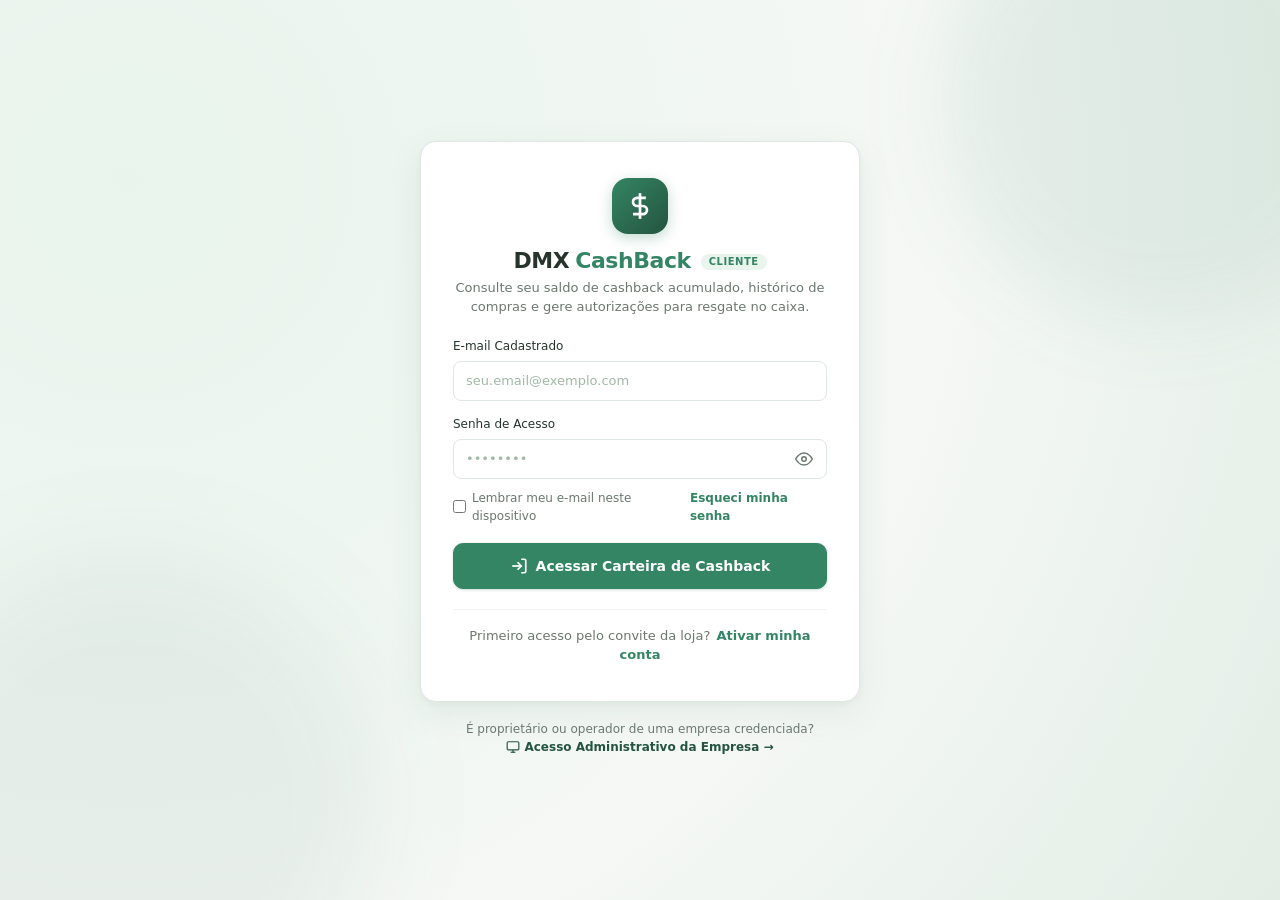
==== commit 181fc130: "Add files via upload" ====
--- a/cliente.html
+++ b/cliente.html
@@ -14,6 +14,27 @@
         window.location.replace(p + '/' + window.location.search + window.location.hash);
       }
     })();
+  </script>
+
+  <!-- Proteção de Rota: Exige autenticação prévia do consumidor -->
+  <script>
+    (function() {
+      try {
+        var sess = sessionStorage.getItem('dmx_client_session');
+        if (!sess) {
+          window.location.replace('login-cliente.html');
+        }
+      } catch (e) {
+        window.location.replace('login-cliente.html');
+      }
+    })();
+
+    // Previne acesso pelo botão voltar do navegador após logout
+    window.addEventListener('pageshow', function(event) {
+      if (event.persisted && !sessionStorage.getItem('dmx_client_session')) {
+        window.location.replace('login-cliente.html');
+      }
+    });
   </script>
 
   <!-- Tipografia Manrope -->
@@ -53,25 +74,25 @@
 
       <!-- Ações da Topbar -->
       <div class="client-topbar-actions">
-        <!-- Alternar para Painel da Empresa (Atalho de Avaliação) -->
-        <a href="index.html" class="btn btn--ghost btn--sm" style="font-size: 12px; gap: 6px; display: inline-flex;" title="Ir para o painel administrativo de empresas">
-          <svg width="15" height="15" viewBox="0 0 24 24" fill="none" stroke="currentColor" stroke-width="2"><rect x="2" y="3" width="20" height="14" rx="2"/><line x1="8" y1="21" x2="16" y2="21"/><line x1="12" y1="17" x2="12" y2="21"/></svg>
-          <span style="display: none; @media(min-width: 640px){display:inline;}">Painel Empresa</span>
-        </a>
-
         <!-- Notificações -->
         <button type="button" class="btn btn--ghost btn--sm btn--icon" onclick="switchClientTab('notificacoes')" style="position: relative;" aria-label="Notificações Internas">
           <svg width="19" height="19" viewBox="0 0 24 24" fill="none" stroke="currentColor" stroke-width="2"><path d="M18 8A6 6 0 006 8c0 7-3 9-3 9h18s-3-2-3-9"/><path d="M13.73 21a2 2 0 01-3.46 0"/></svg>
-          <span class="notification-badge" id="clientNotifBadge" style="display: none; width: 16px; height: 16px; font-size: 9px; top: -1px; right: -1px;">2</span>
+          <span class="notification-badge" id="clientNotifBadge" style="display: none; width: 16px; height: 16px; font-size: 9px; top: -1px; right: -1px;">0</span>
         </button>
 
         <!-- Perfil do Usuário -->
         <button type="button" class="client-avatar-btn" onclick="switchClientTab('perfil')" title="Meus Dados Cadastrais">
-          <div class="client-avatar-circle" id="clientUserAvatar">RC</div>
+          <div class="client-avatar-circle" id="clientUserAvatar">--</div>
           <div class="client-user-info">
-            <div class="client-user-name" id="clientUserName">Roberto Carlos</div>
+            <div class="client-user-name" id="clientUserName">Carregando...</div>
             <div class="client-user-sub">Meu Perfil</div>
           </div>
+        </button>
+
+        <!-- Botão Sair da Conta (Logout) -->
+        <button type="button" class="btn btn--ghost btn--sm" onclick="handleClientLogout()" title="Sair da Conta" style="font-size: 12px; gap: 6px; color: var(--color-text-secondary);">
+          <svg width="15" height="15" viewBox="0 0 24 24" fill="none" stroke="currentColor" stroke-width="2"><path d="M9 21H5a2 2 0 01-2-2V5a2 2 0 012-2h4"/><polyline points="16 17 21 12 16 7"/><line x1="21" y1="12" x2="9" y2="12"/></svg>
+          <span>Sair</span>
         </button>
       </div>
     </div>
@@ -120,7 +141,7 @@
         <!-- Saudação do Cliente -->
         <div style="margin-bottom: 18px; display: flex; align-items: center; justify-content: space-between; flex-wrap: wrap; gap: 8px;">
           <div>
-            <h1 style="font-size: 22px; font-weight: 800; color: var(--color-text-primary); margin: 0 0 2px;" id="clientGreeting">Olá, Roberto!</h1>
+            <h1 style="font-size: 22px; font-weight: 800; color: var(--color-text-primary); margin: 0 0 2px;" id="clientGreeting">Olá!</h1>
             <p style="font-size: 13px; color: var(--color-text-secondary); margin: 0;">Aqui está o resumo dos seus créditos e movimentações</p>
           </div>
           <button type="button" class="btn btn--ghost btn--sm" onclick="toggleBalanceVisibility()" style="font-size: 12px;">
@@ -147,14 +168,14 @@
 
           <div class="client-wallet-amount-row">
             <span class="client-wallet-currency">R$</span>
-            <span class="client-wallet-amount" id="homeBalanceAmount">85,00</span>
+            <span class="client-wallet-amount" id="homeBalanceAmount">0,00</span>
           </div>
 
           <!-- Barra de aviso de vencimento -->
           <div class="client-wallet-info-bar">
             <div class="client-wallet-expiring">
               <svg width="15" height="15" viewBox="0 0 24 24" fill="none" stroke="#F59E0B" stroke-width="2.5"><circle cx="12" cy="12" r="10"/><polyline points="12 6 12 12 16 14"/></svg>
-              <span>Aviso: <strong id="homeExpiringAmount">R$ 15,00</strong> expiram em <strong>28/10/2026</strong></span>
+              <span>Aviso: <strong id="homeExpiringAmount">R$ 0,00</strong> a expirar</span>
             </div>
             <button type="button" class="btn btn--sm btn--wallet-secondary" style="height: 26px; padding: 0 10px; font-size: 11px;" onclick="switchClientTab('extrato')">
               Consultar Extrato
@@ -213,26 +234,26 @@
         <div class="cashback-metric-cards">
           <div class="cashback-metric-item">
             <span class="cashback-metric-label">Saldo Disponível</span>
-            <div class="cashback-metric-val" id="cashbackAvailableMetric">R$ 85,00</div>
+            <div class="cashback-metric-val" id="cashbackAvailableMetric">R$ 0,00</div>
             <span style="font-size: 11px; color: var(--brand-main); font-weight: 600; margin-top: 4px;">Liberado para resgate</span>
           </div>
 
           <div class="cashback-metric-item">
             <span class="cashback-metric-label">Total Acumulado</span>
-            <div class="cashback-metric-val" id="cashbackEarnedMetric">R$ 340,00</div>
+            <div class="cashback-metric-val" id="cashbackEarnedMetric">R$ 0,00</div>
             <span style="font-size: 11px; color: var(--color-text-secondary); margin-top: 4px;">Histórico total de créditos</span>
           </div>
 
           <div class="cashback-metric-item">
             <span class="cashback-metric-label">Total Utilizado</span>
-            <div class="cashback-metric-val" id="cashbackUsedMetric">R$ 255,00</div>
+            <div class="cashback-metric-val" id="cashbackUsedMetric">R$ 0,00</div>
             <span style="font-size: 11px; color: var(--color-text-secondary); margin-top: 4px;">Descontos aplicados no caixa</span>
           </div>
 
           <div class="cashback-metric-item" style="border-left: 3px solid #F59E0B;">
             <span class="cashback-metric-label">Próximo do Vencimento</span>
-            <div class="cashback-metric-val" style="color: #D97706;" id="cashbackExpiringMetric">R$ 15,00</div>
-            <span style="font-size: 11px; color: #D97706; font-weight: 600; margin-top: 4px;">Vence em 28/10/2026</span>
+            <div class="cashback-metric-val" style="color: #D97706;" id="cashbackExpiringMetric">R$ 0,00</div>
+            <span style="font-size: 11px; color: #D97706; font-weight: 600; margin-top: 4px;">Nenhum crédito a vencer</span>
           </div>
         </div>
 
@@ -307,10 +328,6 @@
               <label class="input-label" style="font-size: 11px;">Loja Parceira</label>
               <select id="extratoStoreSelect" class="input input--sm">
                 <option value="all">Todas as lojas</option>
-                <option value="1">Leme Calçados</option>
-                <option value="2">Supermercado Central</option>
-                <option value="3">Farmácia Vida & Saúde</option>
-                <option value="4">Ótica Visão Real</option>
               </select>
             </div>
 
@@ -380,32 +397,32 @@
             <div style="display: grid; grid-template-columns: repeat(auto-fit, minmax(220px, 1fr)); gap: 16px; margin-bottom: 18px;">
               <div class="input-group">
                 <label class="input-label">Nome Completo</label>
-                <input type="text" id="profileInputName" class="input" value="Roberto Carlos" required />
+                <input type="text" id="profileInputName" class="input" placeholder="Seu nome completo" value="" required />
               </div>
 
               <div class="input-group">
                 <label class="input-label">CPF (Identificador único)</label>
-                <input type="text" id="profileInputCpf" class="input" value="123.456.789-00" disabled style="background-color: var(--neutral-100); cursor: not-allowed;" />
+                <input type="text" id="profileInputCpf" class="input" placeholder="000.000.000-00" value="" disabled style="background-color: var(--neutral-100); cursor: not-allowed;" />
                 <span class="input-hint">O CPF é vinculado aos cupons e notas fiscais das compras nas lojas.</span>
               </div>
 
               <div class="input-group">
                 <label class="input-label">Telefone de Contato</label>
-                <input type="tel" id="profileInputPhone" class="input" value="(11) 98765-4321" required />
+                <input type="tel" id="profileInputPhone" class="input" placeholder="(00) 00000-0000" value="" required />
                 <span class="input-hint">Utilizado para identificação e validação de segurança.</span>
               </div>
 
               <div class="input-group">
                 <label class="input-label">E-mail Cadastrado Oficial</label>
-                <input type="email" id="profileInputEmail" class="input" value="roberto.carlos@email.com" required />
+                <input type="email" id="profileInputEmail" class="input" placeholder="seu.email@exemplo.com" value="" required />
                 <span class="input-hint">Canal oficial para ativação de conta, recibos de cashback e alertas de vencimento.</span>
               </div>
             </div>
 
             <!-- Dados adicionais de cadastro -->
             <div style="display: flex; gap: 24px; border-top: 1px solid var(--neutral-100); padding-top: 14px; margin-bottom: 18px; font-size: 12px; color: var(--color-text-secondary); flex-wrap: wrap;">
-              <div>Cliente desde: <strong style="color: var(--color-text-primary);" id="profileMemberSinceDisplay">15/01/2026</strong></div>
-              <div>Loja de Origem: <strong style="color: var(--color-text-primary);" id="profileOriginStoreDisplay">Leme Calçados — Loja Centro</strong></div>
+              <div>Cliente desde: <strong style="color: var(--color-text-primary);" id="profileMemberSinceDisplay">--</strong></div>
+              <div>Loja de Origem: <strong style="color: var(--color-text-primary);" id="profileOriginStoreDisplay">--</strong></div>
             </div>
 
             <div style="display: flex; justify-content: flex-end; gap: 10px;">
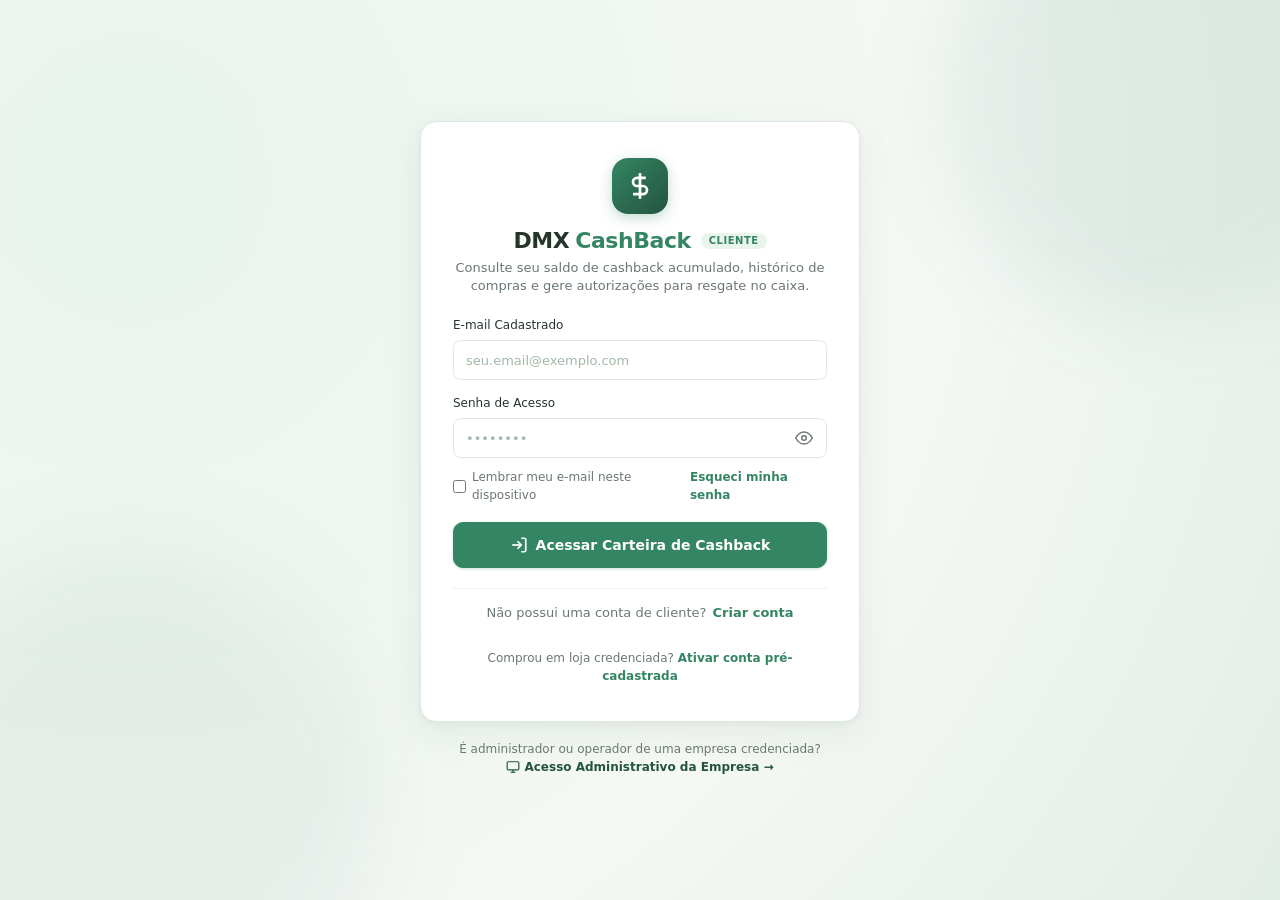
==== commit 213e7172: "Add files via upload" ====
--- a/cliente.html
+++ b/cliente.html
@@ -550,18 +550,18 @@
         </button>
       </div>
       <div class="modal-body">
-        <form onsubmit="event.preventDefault(); closeClientModal('modalChangePassword'); showClientToast('Solicitação de redefinição registrada! No sistema definitivo, o link seguro de validação é enviado para seu e-mail cadastrado.', 'info');">
+        <form id="clientPasswordChangeForm" onsubmit="handleChangePassword(event)">
           <div class="input-group" style="margin-bottom: 12px;">
-            <label class="input-label">Senha Atual</label>
-            <input type="password" class="input" placeholder="Digite sua senha atual..." required />
+            <label class="input-label" for="clientCurrentPw">Senha Atual</label>
+            <input type="password" id="clientCurrentPw" class="input" placeholder="Digite sua senha atual..." required />
           </div>
           <div class="input-group" style="margin-bottom: 12px;">
-            <label class="input-label">Nova Senha</label>
-            <input type="password" class="input" placeholder="Mínimo de 8 caracteres..." required minlength="8" />
+            <label class="input-label" for="clientNewPw">Nova Senha</label>
+            <input type="password" id="clientNewPw" class="input" placeholder="Mínimo de 8 caracteres..." required minlength="8" />
           </div>
           <div class="input-group" style="margin-bottom: 16px;">
-            <label class="input-label">Confirmar Nova Senha</label>
-            <input type="password" class="input" placeholder="Repita a nova senha..." required minlength="8" />
+            <label class="input-label" for="clientNewPwConfirm">Confirmar Nova Senha</label>
+            <input type="password" id="clientNewPwConfirm" class="input" placeholder="Repita a nova senha..." required minlength="8" />
           </div>
 
           <div style="background: var(--neutral-50); border: 1px dashed var(--neutral-300); border-radius: var(--radius-md); padding: 10px 12px; font-size: 11px; color: var(--color-text-secondary); margin-bottom: 16px; line-height: 1.4;">
@@ -570,7 +570,7 @@
 
           <div style="display: flex; justify-content: flex-end; gap: 8px;">
             <button type="button" class="btn btn--ghost btn--sm" data-modal-close>Cancelar</button>
-            <button type="submit" class="btn btn--primary btn--sm">Salvar Nova Senha</button>
+            <button type="submit" class="btn btn--primary btn--sm" id="btnSaveNewClientPw">Salvar Nova Senha</button>
           </div>
         </form>
       </div>
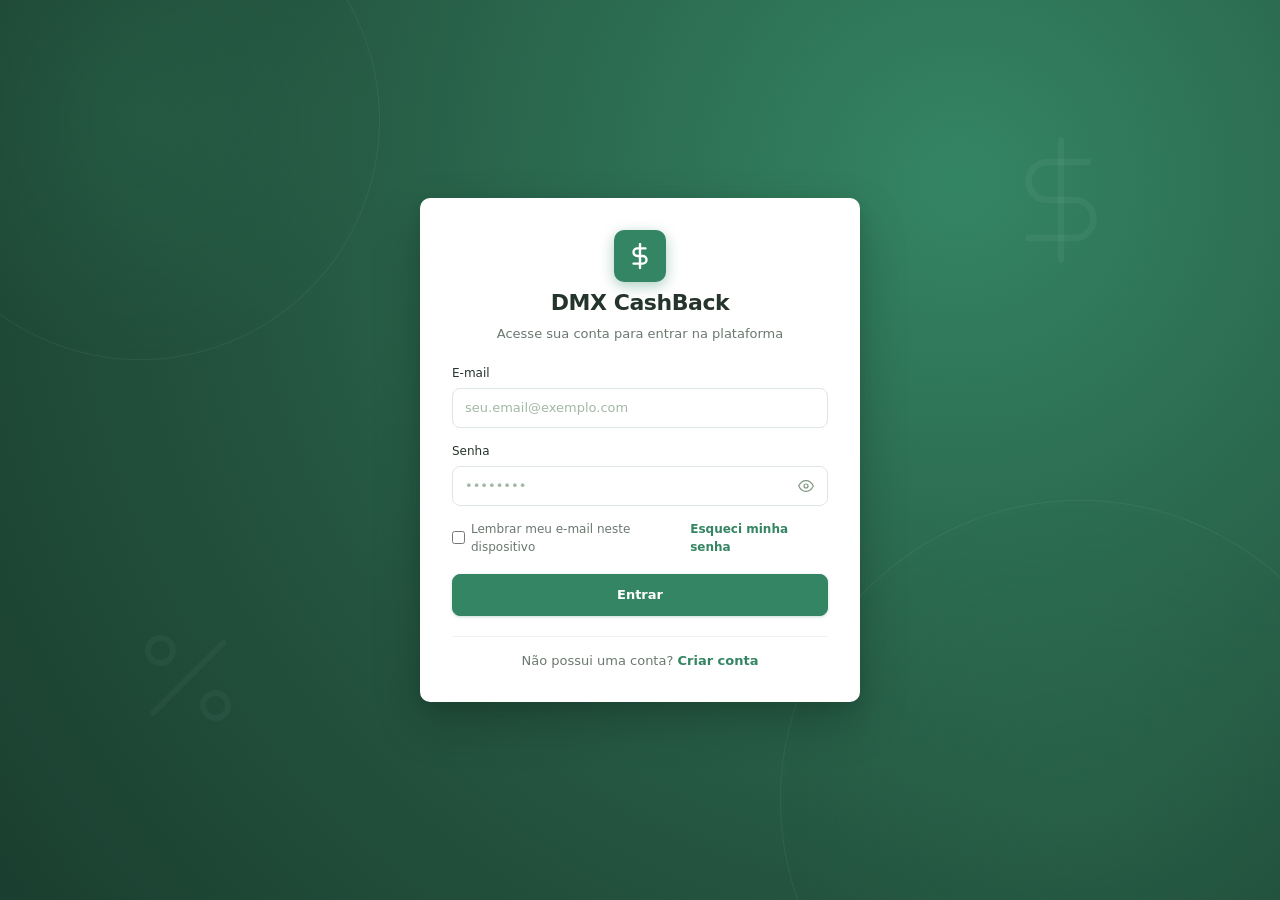
==== commit da843edf: "Add files via upload" ====
--- a/cliente.html
+++ b/cliente.html
@@ -22,17 +22,17 @@
       try {
         var sess = sessionStorage.getItem('dmx_client_session');
         if (!sess) {
-          window.location.replace('login-cliente.html');
+          window.location.replace('index.html');
         }
       } catch (e) {
-        window.location.replace('login-cliente.html');
+        window.location.replace('index.html');
       }
     })();
 
     // Previne acesso pelo botão voltar do navegador após logout
     window.addEventListener('pageshow', function(event) {
       if (event.persisted && !sessionStorage.getItem('dmx_client_session')) {
-        window.location.replace('login-cliente.html');
+        window.location.replace('index.html');
       }
     });
   </script>
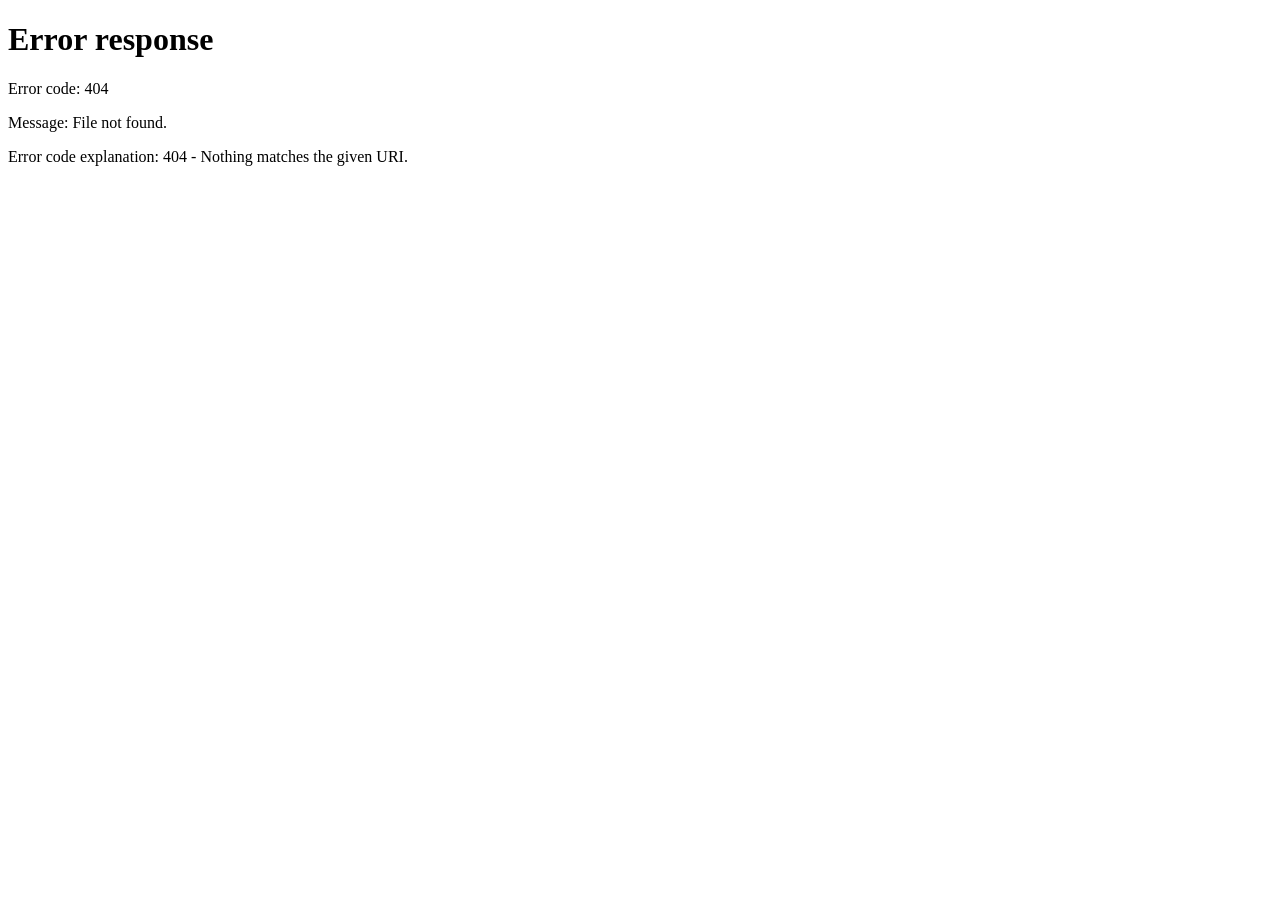
==== commit ce68a5c7: "Add files via upload" ====
--- a/cliente.html
+++ b/cliente.html
@@ -6,35 +6,12 @@
   <title>DMX CashBack — Área do Cliente</title>
   <meta name="description" content="Portal do consumidor DMX CashBack — consulte seu saldo de cashback, extrato de movimentações, resgate no caixa e lojas parceiras credenciadas." />
 
-  <!-- Compatibilidade GitHub Pages: redireciona para URL com barra final caso seja acessado sem ela -->
+  <!-- Redirecionamento transparente para a pasta exclusiva do cliente -->
+  <meta http-equiv="refresh" content="0; url=./dmx-cashback-clientes/" />
   <script>
     (function() {
-      var p = window.location.pathname;
-      if (p && !p.endsWith('/') && !p.endsWith('.html')) {
-        window.location.replace(p + '/' + window.location.search + window.location.hash);
-      }
+      window.location.replace('./dmx-cashback-clientes/' + window.location.search + window.location.hash);
     })();
-  </script>
-
-  <!-- Proteção de Rota: Exige autenticação prévia do consumidor -->
-  <script>
-    (function() {
-      try {
-        var sess = sessionStorage.getItem('dmx_client_session');
-        if (!sess) {
-          window.location.replace('index.html');
-        }
-      } catch (e) {
-        window.location.replace('index.html');
-      }
-    })();
-
-    // Previne acesso pelo botão voltar do navegador após logout
-    window.addEventListener('pageshow', function(event) {
-      if (event.persisted && !sessionStorage.getItem('dmx_client_session')) {
-        window.location.replace('index.html');
-      }
-    });
   </script>
 
   <!-- Tipografia Manrope -->
